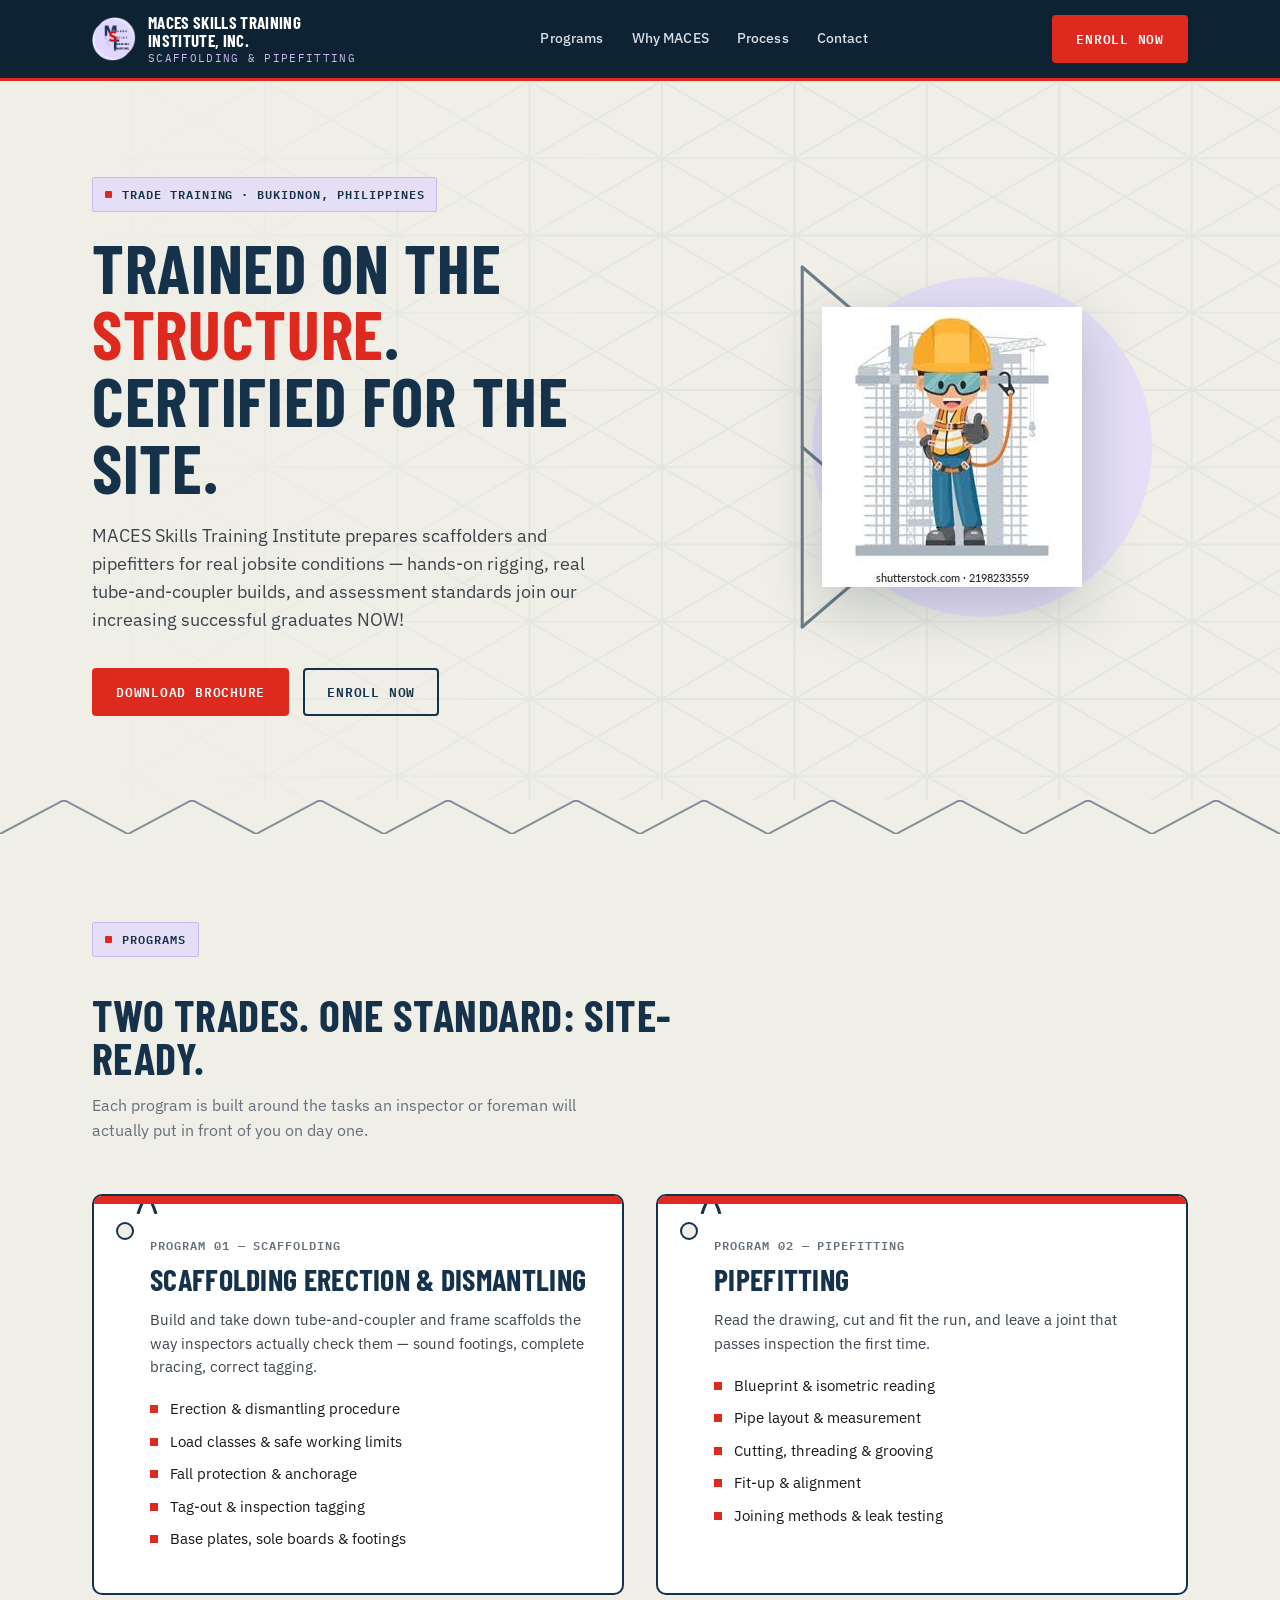
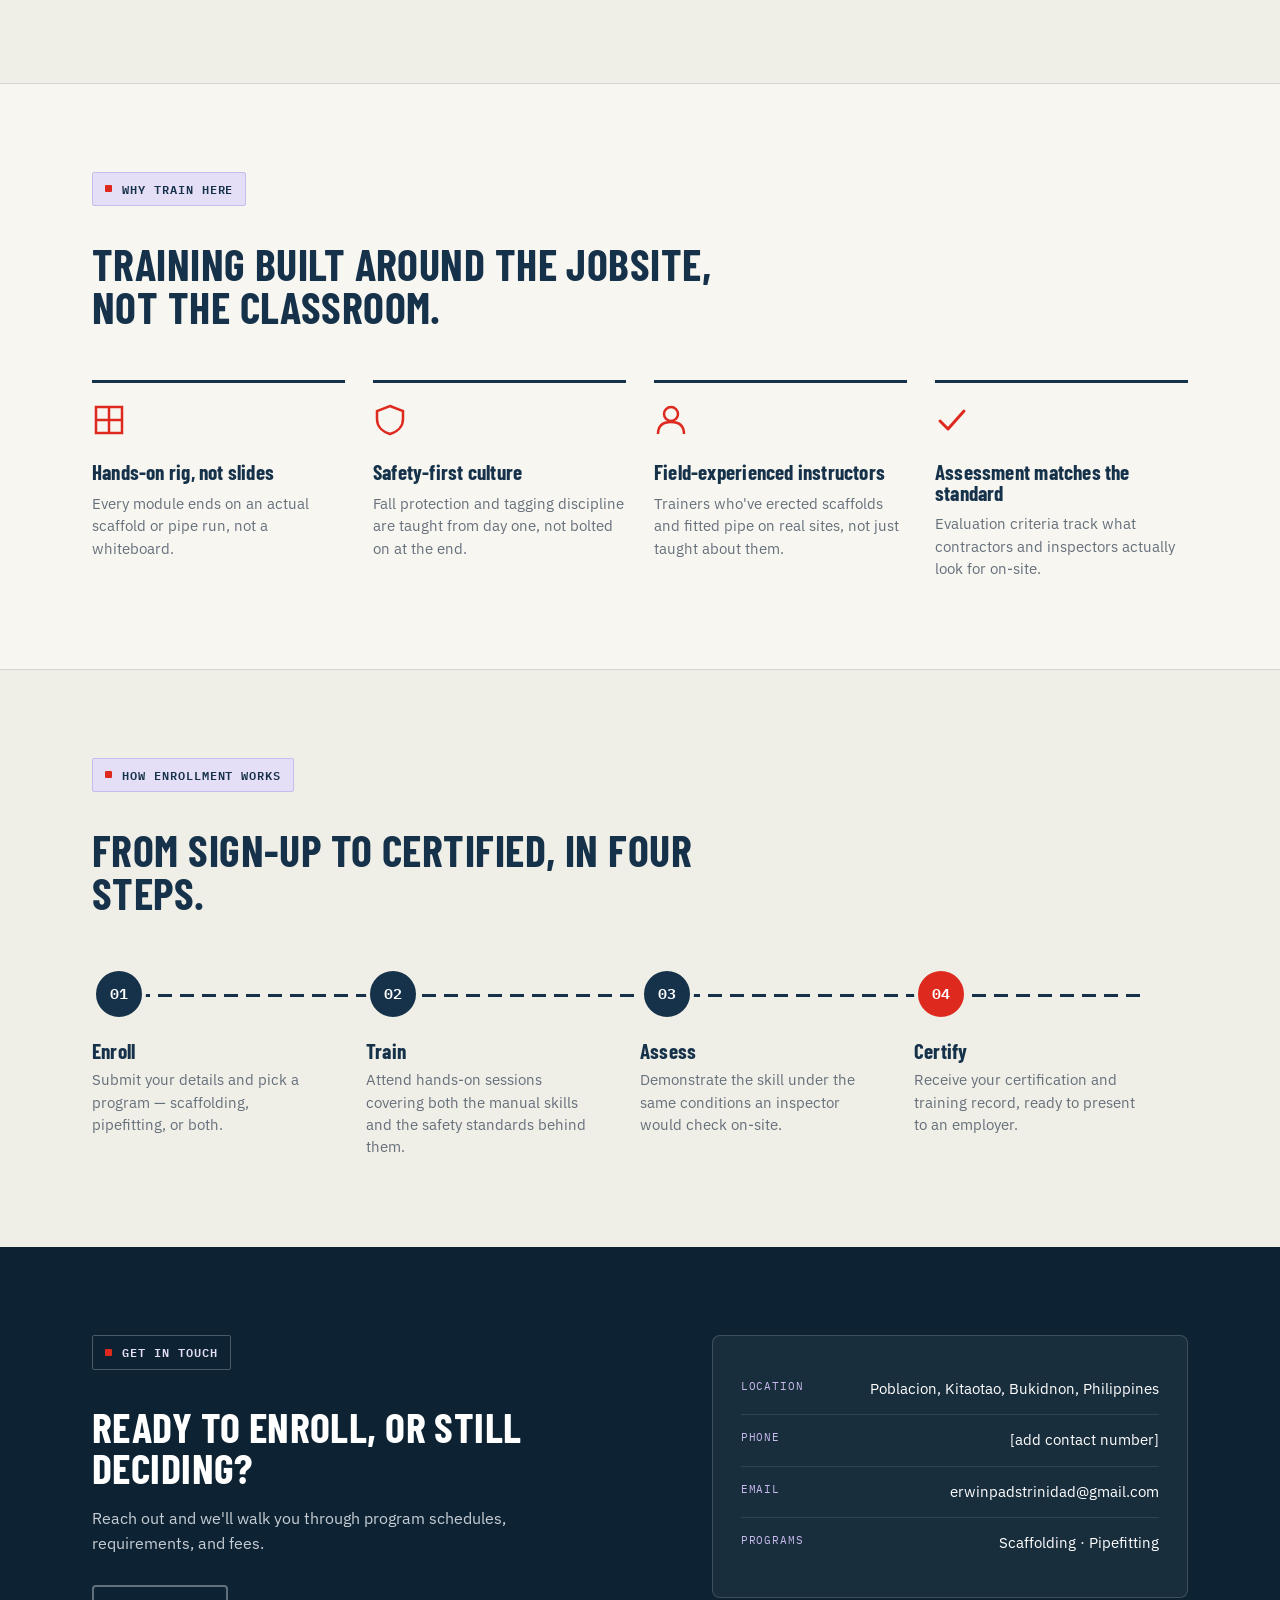
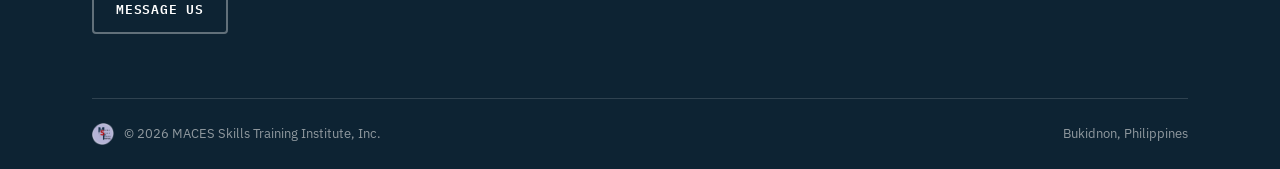
==== index.html @ f1c65ea8 "Update contact information and navigation link" ====
<!DOCTYPE html>
<html lang="en">
<head>
<meta charset="UTF-8">
<meta name="viewport" content="width=device-width, initial-scale=1.0">
<title>MACES Skills Training Institute, Inc. — Scaffolding & Pipefitting Training</title>
<link rel="preconnect" href="https://fonts.googleapis.com">
<link rel="preconnect" href="https://fonts.gstatic.com" crossorigin>
<link href="https://fonts.googleapis.com/css2?family=Barlow+Condensed:wght@500;600;700;800&family=IBM+Plex+Sans:wght@400;500;600&family=IBM+Plex+Mono:wght@500;600&display=swap" rel="stylesheet">
<link rel="stylesheet" href="main.css">

</head>
<body>

<header>
  <div class="header-inner">
    <div class="brand">
      <img src="maces-logo-transparent.png" alt="MACES Skills Training Institute logo">
      <div class="brand-text">
        <div class="line1">MACES Skills Training<br>Institute, Inc.</div>
        <div class="line2">Scaffolding &amp; Pipefitting</div>
      </div>
    </div>
    <nav>
      <a href="#programs">Programs</a>
      <a href="#why">Why MACES</a>
      <a href="#process">Process</a>
      <a href="#contact">Contact</a>
    </nav>
    <div class="header-cta">
      <a href="#contact" class="btn btn-red">Enroll Now</a>
    </div>
  </div>
</header>

<!-- HERO -->
<section class="hero">
  <svg class="hero-bg-pattern" viewBox="0 0 1160 700" preserveAspectRatio="xMaxYMid slice" xmlns="http://www.w3.org/2000/svg" aria-hidden="true">
    <defs>
      <pattern id="scaffoldPattern" width="120" height="140" patternUnits="userSpaceOnUse">
        <line x1="0" y1="0" x2="0" y2="140" stroke="#16324A" stroke-width="2"/>
        <line x1="120" y1="0" x2="120" y2="140" stroke="#16324A" stroke-width="2"/>
        <line x1="0" y1="0" x2="120" y2="0" stroke="#16324A" stroke-width="2"/>
        <line x1="0" y1="70" x2="120" y2="70" stroke="#16324A" stroke-width="1.4"/>
        <line x1="0" y1="140" x2="120" y2="140" stroke="#16324A" stroke-width="2"/>
        <line x1="0" y1="0" x2="120" y2="70" stroke="#16324A" stroke-width="1.4"/>
        <line x1="120" y1="0" x2="0" y2="70" stroke="#16324A" stroke-width="1.4"/>
        <line x1="0" y1="70" x2="120" y2="140" stroke="#16324A" stroke-width="1.4"/>
        <line x1="120" y1="70" x2="0" y2="140" stroke="#16324A" stroke-width="1.4"/>
      </pattern>
      <linearGradient id="fadeMask" x1="0" y1="0" x2="1" y2="0">
        <stop offset="0" stop-color="#fff" stop-opacity="0"/>
        <stop offset="0.5" stop-color="#fff" stop-opacity="1"/>
        <stop offset="1" stop-color="#fff" stop-opacity="1"/>
      </linearGradient>
      <mask id="fadeMaskApply">
        <rect x="0" y="0" width="1160" height="700" fill="url(#fadeMask)"/>
      </mask>
    </defs>
    <rect x="0" y="0" width="1160" height="700" fill="url(#scaffoldPattern)" opacity="0.09" mask="url(#fadeMaskApply)"/>
  </svg>

  <div class="wrap hero-grid">
    <div class="reveal is-visible">
      <span class="eyebrow mono">Trade Training &middot; Bukidnon, Philippines</span>
      <h1>Trained on the <span class="accent">structure</span>.<br>Certified for the site.</h1>
      <p class="lead">MACES Skills Training Institute prepares scaffolders and pipefitters for real jobsite conditions — hands-on rigging, real tube-and-coupler builds, and assessment standards join our increasing successful graduates NOW!</p>
      <div class="hero-ctas">
        <a href="#programs" class="btn btn-red">Download Brochure</a>
        <a href="#contact" class="btn btn-outline-navy">Enroll Now</a>
      </div>
    </div>

    <div class="hero-visual reveal is-visible">
      <svg class="hero-backdrop" viewBox="0 0 340 420" xmlns="http://www.w3.org/2000/svg" aria-hidden="true">
        <circle cx="200" cy="210" r="170" fill="#E4DEF6"/>
        <g fill="none" stroke="#16324A" stroke-width="3" stroke-linecap="round" opacity="0.6">
          <line x1="20" y1="30" x2="20" y2="390"/>
          <line x1="20" y1="30" x2="90" y2="90"/>
          <line x1="20" y1="210" x2="90" y2="270"/>
          <line x1="20" y1="390" x2="90" y2="330"/>
        </g>
      </svg>
      <img class="hero-photo" src="scaff.jpg" alt="Illustration of a scaffolder in full safety gear — helmet, harness, and hook — in front of a scaffold structure">
    </div>
  </div>
</section>

<!-- BRACE DIVIDER -->
<svg class="brace-divider" viewBox="0 0 1160 34" preserveAspectRatio="none" xmlns="http://www.w3.org/2000/svg" aria-hidden="true">
  <polyline points="0,34 58,0 116,34 174,0 232,34 290,0 348,34 406,0 464,34 522,0 580,34 638,0 696,34 754,0 812,34 870,0 928,34 986,0 1044,34 1102,0 1160,34" fill="none" stroke="#16324A" stroke-width="2" opacity="0.5"/>
</svg>

<!-- PROGRAMS -->
<section id="programs">
  <div class="wrap">
    <div class="section-head reveal">
      <span class="eyebrow mono">Programs</span>
      <h2>Two trades. One standard: site-ready.</h2>
      <p>Each program is built around the tasks an inspector or foreman will actually put in front of you on day one.</p>
    </div>

    <div class="programs-grid">

      <div class="tag-card reveal">
        <svg class="rope" viewBox="0 0 60 40" xmlns="http://www.w3.org/2000/svg" aria-hidden="true">
          <path d="M22 40 Q31 10 40 40" fill="none" stroke="#16324A" stroke-width="3"/>
        </svg>
        <span class="stripe"></span>
        <span class="punch"></span>
        <span class="serial mono">Program 01 — Scaffolding</span>
        <h3>Scaffolding Erection &amp; Dismantling</h3>
        <p>Build and take down tube-and-coupler and frame scaffolds the way inspectors actually check them — sound footings, complete bracing, correct tagging.</p>
        <ul>
          <li>Erection &amp; dismantling procedure</li>
          <li>Load classes &amp; safe working limits</li>
          <li>Fall protection &amp; anchorage</li>
          <li>Tag-out &amp; inspection tagging</li>
          <li>Base plates, sole boards &amp; footings</li>
        </ul>
      </div>

      <div class="tag-card reveal">
        <svg class="rope" viewBox="0 0 60 40" xmlns="http://www.w3.org/2000/svg" aria-hidden="true">
          <path d="M22 40 Q31 10 40 40" fill="none" stroke="#16324A" stroke-width="3"/>
        </svg>
        <span class="stripe"></span>
        <span class="punch"></span>
        <span class="serial mono">Program 02 — Pipefitting</span>
        <h3>Pipefitting</h3>
        <p>Read the drawing, cut and fit the run, and leave a joint that passes inspection the first time.</p>
        <ul>
          <li>Blueprint &amp; isometric reading</li>
          <li>Pipe layout &amp; measurement</li>
          <li>Cutting, threading &amp; grooving</li>
          <li>Fit-up &amp; alignment</li>
          <li>Joining methods &amp; leak testing</li>
        </ul>
      </div>

    </div>
  </div>
</section>

<!-- WHY MSTI -->
<section id="why" class="section-alt">
  <div class="wrap">
    <div class="section-head reveal">
      <span class="eyebrow mono">Why Train Here</span>
      <h2>Training built around the jobsite, not the classroom.</h2>
    </div>

    <div class="why-grid">
      <div class="why-item reveal">
        <svg width="34" height="34" viewBox="0 0 34 34" fill="none" xmlns="http://www.w3.org/2000/svg" aria-hidden="true">
          <rect x="4" y="4" width="26" height="26" stroke="#DE2A1E" stroke-width="2.5"/>
          <path d="M4 17H30" stroke="#DE2A1E" stroke-width="2.5"/>
          <path d="M17 4V30" stroke="#DE2A1E" stroke-width="2.5"/>
        </svg>
        <h3>Hands-on rig, not slides</h3>
        <p>Every module ends on an actual scaffold or pipe run, not a whiteboard.</p>
      </div>
      <div class="why-item reveal">
        <svg width="34" height="34" viewBox="0 0 34 34" fill="none" xmlns="http://www.w3.org/2000/svg" aria-hidden="true">
          <path d="M17 3 L30 8 V16 C30 24 24 29 17 31 C10 29 4 24 4 16 V8 Z" stroke="#DE2A1E" stroke-width="2.5"/>
        </svg>
        <h3>Safety-first culture</h3>
        <p>Fall protection and tagging discipline are taught from day one, not bolted on at the end.</p>
      </div>
      <div class="why-item reveal">
        <svg width="34" height="34" viewBox="0 0 34 34" fill="none" xmlns="http://www.w3.org/2000/svg" aria-hidden="true">
          <circle cx="17" cy="11" r="7" stroke="#DE2A1E" stroke-width="2.5"/>
          <path d="M4 31 C4 22 10 19 17 19 C24 19 30 22 30 31" stroke="#DE2A1E" stroke-width="2.5"/>
        </svg>
        <h3>Field-experienced instructors</h3>
        <p>Trainers who've erected scaffolds and fitted pipe on real sites, not just taught about them.</p>
      </div>
      <div class="why-item reveal">
        <svg width="34" height="34" viewBox="0 0 34 34" fill="none" xmlns="http://www.w3.org/2000/svg" aria-hidden="true">
          <path d="M5 18 L13 26 L29 8" stroke="#DE2A1E" stroke-width="3" stroke-linecap="round" stroke-linejoin="round"/>
        </svg>
        <h3>Assessment matches the standard</h3>
        <p>Evaluation criteria track what contractors and inspectors actually look for on-site.</p>
      </div>
    </div>
  </div>
</section>

<!-- PROCESS -->
<section id="process" class="process">
  <div class="wrap">
    <div class="section-head reveal">
      <span class="eyebrow mono">How Enrollment Works</span>
      <h2>From sign-up to certified, in four steps.</h2>
    </div>

    <div class="process-rail">
      <div class="process-step reveal">
        <div class="post">01</div>
        <h3>Enroll</h3>
        <p>Submit your details and pick a program — scaffolding, pipefitting, or both.</p>
      </div>
      <div class="process-step reveal">
        <div class="post">02</div>
        <h3>Train</h3>
        <p>Attend hands-on sessions covering both the manual skills and the safety standards behind them.</p>
      </div>
      <div class="process-step reveal">
        <div class="post">03</div>
        <h3>Assess</h3>
        <p>Demonstrate the skill under the same conditions an inspector would check on-site.</p>
      </div>
      <div class="process-step reveal">
        <div class="post">04</div>
        <h3>Certify</h3>
        <p>Receive your certification and training record, ready to present to an employer.</p>
      </div>
    </div>
  </div>
</section>

<!-- CONTACT -->
<section id="contact" class="contact">
  <div class="wrap">
    <div class="contact-grid">
      <div class="reveal">
        <span class="eyebrow mono">Get In Touch</span>
        <h2>Ready to enroll, or still deciding?</h2>
        <p class="lead">Reach out and we'll walk you through program schedules, requirements, and fees.</p>
        <a href="mailto:info@macesskills.example" class="btn btn-outline-dark">Message Us</a>
      </div>
      <div class="contact-card reveal">
        <div class="row"><span class="label">Location</span><span class="value">Poblacion, Kitaotao, Bukidnon, Philippines</span></div>
        <div class="row"><span class="label">Phone</span><span class="value">[add contact number]</span></div>
        <div class="row"><span class="label">Email</span><span class="value">erwinpadstrinidad@gmail.com</span></div>
        <div class="row"><span class="label">Programs</span><span class="value">Scaffolding &middot; Pipefitting</span></div>
      </div>
    </div>

    <div class="footer-bottom">
      <div class="fb-brand">
        <img src="maces-logo-transparent.png" alt="">
        <span>&copy; 2026 MACES Skills Training Institute, Inc.</span>
      </div>
      <span>Bukidnon, Philippines</span>
    </div>
  </div>
</section>

<script>
  const revealEls = document.querySelectorAll('.reveal');
  if('IntersectionObserver' in window){
    const io = new IntersectionObserver((entries)=>{
      entries.forEach(entry=>{
        if(entry.isIntersecting){
          entry.target.classList.add('is-visible');
          io.unobserve(entry.target);
        }
      });
    }, { threshold: 0.15 });
    revealEls.forEach(el=> io.observe(el));
  } else {
    revealEls.forEach(el=> el.classList.add('is-visible'));
  }
</script>

</body>
</html>
---- main.css ----
:root{
    --navy: #16324A;
    --navy-dark: #0D2333;
    --red: #DE2A1E;
    --lavender: #E4DEF6;
    --lavender-deep: #C9BBEE;
    --paper: #EFEEE7;
    --paper-raised: #F7F6F1;
    --ink: #14181C;
    --steel: #66707B;
    --line: rgba(22,50,74,0.16);
    --radius: 4px;
  }

  *{box-sizing:border-box; margin:0; padding:0;}

  html{scroll-behavior:smooth;}

  body{
    background: var(--paper);
    color: var(--ink);
    font-family: 'IBM Plex Sans', sans-serif;
    font-size: 16px;
    line-height: 1.55;
    -webkit-font-smoothing: antialiased;
  }

  h1, h2, h3, .display{
    font-family: 'Barlow Condensed', sans-serif;
    font-weight: 700;
    text-transform: uppercase;
    letter-spacing: 0.01em;
    line-height: 0.98;
    color: var(--navy);
  }

  .mono{
    font-family: 'IBM Plex Mono', monospace;
    letter-spacing: 0.08em;
    text-transform: uppercase;
    font-weight: 600;
  }

  a{color:inherit;}

  img{display:block; max-width:100%;}

  .wrap{
    max-width: 1160px;
    margin: 0 auto;
    padding: 0 32px;
  }

  /* ---------- reveal ---------- */
  .reveal{
    opacity:0;
    transform: translateY(16px);
    transition: opacity .7s ease, transform .7s ease;
  }
  .reveal.is-visible{
    opacity:1;
    transform: translateY(0);
  }
  @media (prefers-reduced-motion: reduce){
    .reveal{ opacity:1; transform:none; transition:none; }
    html{ scroll-behavior:auto; }
  }

  /* ---------- header ---------- */
  header{
    background: var(--navy-dark);
    position: sticky;
    top:0;
    z-index: 50;
    border-bottom: 3px solid var(--red);
  }
  .header-inner{
    display:flex;
    align-items:center;
    justify-content:space-between;
    padding: 14px 32px;
    max-width: 1160px;
    margin:0 auto;
    gap: 24px;
  }
  .brand{
    display:flex;
    align-items:center;
    gap:12px;
  }
  .brand img{
    height:44px;
    width:44px;
  }
  .brand-text{
    font-family:'Barlow Condensed', sans-serif;
    color:#fff;
    line-height:1.05;
  }
  .brand-text .line1{
    font-size: 17px;
    font-weight:700;
    text-transform:uppercase;
    letter-spacing:0.02em;
  }
  .brand-text .line2{
    font-size:11px;
    font-family:'IBM Plex Mono', monospace;
    color: var(--lavender-deep);
    letter-spacing:0.12em;
    text-transform:uppercase;
    margin-top:3px;
  }
  nav{
    display:flex;
    align-items:center;
    gap: 28px;
  }
  nav a{
    color:#D8DEE4;
    text-decoration:none;
    font-size:14px;
    font-weight:500;
    letter-spacing:0.01em;
  }
  nav a:hover{ color:#fff; }
  .btn{
    display:inline-flex;
    align-items:center;
    justify-content:center;
    gap:8px;
    font-family:'IBM Plex Mono', monospace;
    font-weight:600;
    font-size: 13px;
    letter-spacing:0.06em;
    text-transform:uppercase;
    text-decoration:none;
    padding: 12px 22px;
    border-radius: var(--radius);
    border: 2px solid transparent;
    cursor:pointer;
    transition: transform .15s ease, background .15s ease, border-color .15s ease, color .15s ease;
  }
  .btn:hover{ transform: translateY(-2px); }
  .btn-red{
    background: var(--red);
    color:#fff;
  }
  .btn-red:hover{ background:#c81f14; }
  .btn-outline-dark{
    border-color: rgba(255,255,255,0.35);
    color:#fff;
  }
  .btn-outline-dark:hover{ border-color:#fff; }
  .btn-outline-navy{
    border-color: var(--navy);
    color: var(--navy);
  }
  .btn-outline-navy:hover{ background: var(--navy); color:#fff; }
  .header-cta{ flex-shrink:0; }

  .nav-toggle{ display:none; }

  /* ---------- brace divider (signature motif) ---------- */
  .brace-divider{
    width:100%;
    height: 34px;
    display:block;
  }

  /* ---------- hero ---------- */
  .hero{
    position:relative;
    overflow:hidden;
    padding: 96px 0 84px;
    background: var(--paper);
  }
  .hero-grid{
    display:grid;
    grid-template-columns: 1.05fr 0.85fr;
    gap: 40px;
    align-items:center;
    position:relative;
    z-index:2;
  }
  .eyebrow{
    display:inline-flex;
    align-items:center;
    gap:10px;
    font-size:12px;
    color: var(--navy);
    background: var(--lavender);
    border: 1px solid var(--lavender-deep);
    padding: 7px 12px;
    border-radius: 2px;
    margin-bottom: 22px;
  }
  .eyebrow::before{
    content:"";
    width:7px; height:7px;
    background: var(--red);
    display:inline-block;
    border-radius:1px;
  }
  .hero h1{
    font-size: clamp(40px, 5.6vw, 68px);
    margin-bottom: 22px;
  }
  .hero h1 .accent{ color: var(--red); }
  .hero p.lead{
    font-size: 18px;
    color:#3B444D;
    max-width: 46ch;
    margin-bottom: 34px;
  }
  .hero-ctas{
    display:flex;
    gap:14px;
    flex-wrap:wrap;
  }
  .hero-visual{
    position:relative;
    height: 420px;
    display:flex;
    align-items:center;
    justify-content:center;
  }
  .hero-backdrop{
    position:absolute;
    inset:0;
    width:100%;
    height:100%;
    z-index:1;
  }
  .hero-photo{
    position:relative;
    z-index:2;
    width: 260px;
    height:auto;
    filter: drop-shadow(0 18px 28px rgba(13,35,51,0.22));
  }

  .hero-bg-pattern{
    position:absolute;
    inset:0;
    z-index:1;
    opacity: 0.5;
    pointer-events:none;
  }

  /* ---------- section shell ---------- */
  section{ padding: 88px 0; }
  .section-head{
    max-width: 640px;
    margin-bottom: 52px;
  }
  .section-head h2{
    font-size: clamp(30px, 4vw, 44px);
    margin-top: 14px;
  }
  .section-head p{
    color: var(--steel);
    font-size: 16px;
    margin-top: 14px;
    max-width: 54ch;
  }

  .section-alt{
    background: var(--paper-raised);
    border-top: 1px solid var(--line);
    border-bottom: 1px solid var(--line);
  }

  /* ---------- program tag cards ---------- */
  .programs-grid{
    display:grid;
    grid-template-columns: 1fr 1fr;
    gap: 32px;
  }
  .tag-card{
    position:relative;
    background: #fff;
    border: 2px solid var(--navy);
    border-radius: 10px;
    padding: 40px 32px 32px;
    padding-left: 56px;
  }
  .tag-card .punch{
    position:absolute;
    top: 26px;
    left: 22px;
    width: 18px;
    height: 18px;
    border-radius:50%;
    background: var(--paper);
    border: 2px solid var(--navy);
  }
  .tag-card .rope{
    position:absolute;
    top: -22px;
    left: 22px;
    width: 60px;
    height: 40px;
    pointer-events:none;
  }
  .tag-card .stripe{
    position:absolute;
    top:0; left:0;
    width:100%;
    height: 8px;
    background: var(--red);
    border-radius: 8px 8px 0 0;
  }
  .tag-card .serial{
    display:block;
    font-size: 12px;
    color: var(--steel);
    margin-bottom: 10px;
  }
  .tag-card h3{
    font-size: 30px;
    margin-bottom: 14px;
  }
  .tag-card p{
    color:#3B444D;
    margin-bottom: 20px;
    font-size: 15px;
  }
  .tag-card ul{
    list-style:none;
  }
  .tag-card li{
    position:relative;
    padding-left: 20px;
    font-size: 14.5px;
    color: var(--ink);
    margin-bottom: 10px;
  }
  .tag-card li::before{
    content:"";
    position:absolute;
    left:0; top:7px;
    width:8px; height:8px;
    background: var(--red);
  }
  .tag-card:hover{
    transform: translateY(-4px);
    box-shadow: 0 14px 26px rgba(13,35,51,0.12);
  }
  .tag-card{ transition: transform .2s ease, box-shadow .2s ease; }

  /* ---------- why grid ---------- */
  .why-grid{
    display:grid;
    grid-template-columns: repeat(4, 1fr);
    gap: 28px;
  }
  .why-item{
    padding-top: 20px;
    border-top: 3px solid var(--navy);
  }
  .why-item svg{ margin-bottom: 18px; }
  .why-item h3{
    font-size: 21px;
    margin-bottom: 10px;
    text-transform: none;
  }
  .why-item p{
    font-size: 14.5px;
    color: var(--steel);
  }

  /* ---------- process ---------- */
  .process{
    position:relative;
  }
  .process-rail{
    display:grid;
    grid-template-columns: repeat(4, 1fr);
    position:relative;
    gap: 0;
  }
  .process-rail::before{
    content:"";
    position:absolute;
    top: 27px;
    left: 4%;
    right: 4%;
    height: 3px;
    background: repeating-linear-gradient(90deg, var(--navy) 0 14px, transparent 14px 22px);
  }
  .process-step{
    position:relative;
    padding-right: 20px;
  }
  .process-step .post{
    width: 54px;
    height: 54px;
    border-radius: 50%;
    background: var(--navy);
    color:#fff;
    display:flex;
    align-items:center;
    justify-content:center;
    font-family:'IBM Plex Mono', monospace;
    font-weight:600;
    font-size: 15px;
    position:relative;
    z-index:2;
    margin-bottom: 20px;
    border: 4px solid var(--paper);
  }
  .process-step:nth-child(4) .post{ background: var(--red); }
  .process-step h3{
    font-size: 21px;
    margin-bottom: 8px;
    text-transform:none;
  }
  .process-step p{
    font-size: 14.5px;
    color: var(--steel);
    max-width: 26ch;
  }

  /* ---------- contact / footer ---------- */
  .contact{
    background: var(--navy-dark);
    color: #fff;
    padding: 88px 0 0;
  }
  .contact .eyebrow{
    background: transparent;
    border-color: rgba(255,255,255,0.25);
    color: var(--lavender);
  }
  .contact .eyebrow::before{ background: var(--red); }
  .contact-grid{
    display:grid;
    grid-template-columns: 1.2fr 1fr;
    gap: 48px;
    align-items:start;
    padding-bottom: 64px;
    border-bottom: 1px solid rgba(255,255,255,0.14);
  }
  .contact h2{
    color:#fff;
    font-size: clamp(28px, 3.6vw, 42px);
    margin-top: 14px;
    margin-bottom: 18px;
  }
  .contact p.lead{
    color: #C7CDD4;
    max-width: 46ch;
    margin-bottom: 30px;
    font-size:16px;
  }
  .contact-card{
    background: rgba(255,255,255,0.05);
    border: 1px solid rgba(255,255,255,0.16);
    border-radius: 8px;
    padding: 28px;
  }
  .contact-card .row{
    display:flex;
    justify-content:space-between;
    gap:12px;
    padding: 14px 0;
    border-bottom: 1px solid rgba(255,255,255,0.1);
    font-size: 14.5px;
  }
  .contact-card .row:last-child{ border-bottom:none; }
  .contact-card .label{
    font-family:'IBM Plex Mono', monospace;
    font-size:11px;
    letter-spacing:0.08em;
    text-transform:uppercase;
    color: var(--lavender-deep);
  }
  .contact-card .value{ color:#fff; text-align:right; }

  .footer-bottom{
    display:flex;
    align-items:center;
    justify-content:space-between;
    padding: 24px 0;
    font-size: 13px;
    color: #90999F;
    flex-wrap:wrap;
    gap:12px;
  }
  .footer-bottom img{ height:22px; width:22px; opacity:0.8; }
  .footer-bottom .fb-brand{ display:flex; align-items:center; gap:10px; }

  /* ---------- responsive ---------- */
  @media (max-width: 920px){
    nav{ display:none; }
    .hero-grid{ grid-template-columns: 1fr; }
    .hero-visual{ height: 260px; order:-1; }
    .programs-grid{ grid-template-columns: 1fr; }
    .why-grid{ grid-template-columns: 1fr 1fr; }
    .process-rail{ grid-template-columns: 1fr 1fr; gap: 32px 0; }
    .process-rail::before{ display:none; }
    .contact-grid{ grid-template-columns: 1fr; }
  }
  @media (max-width: 560px){
    .wrap{ padding: 0 20px; }
    .header-inner{ padding: 12px 20px; }
    .brand-text .line1{ font-size:14px; }
    .why-grid{ grid-template-columns: 1fr; }
    .process-rail{ grid-template-columns: 1fr; }
    .hero{ padding: 64px 0 56px; }
    section{ padding: 64px 0; }
    .hero-ctas .btn{ width:100%; }
  }
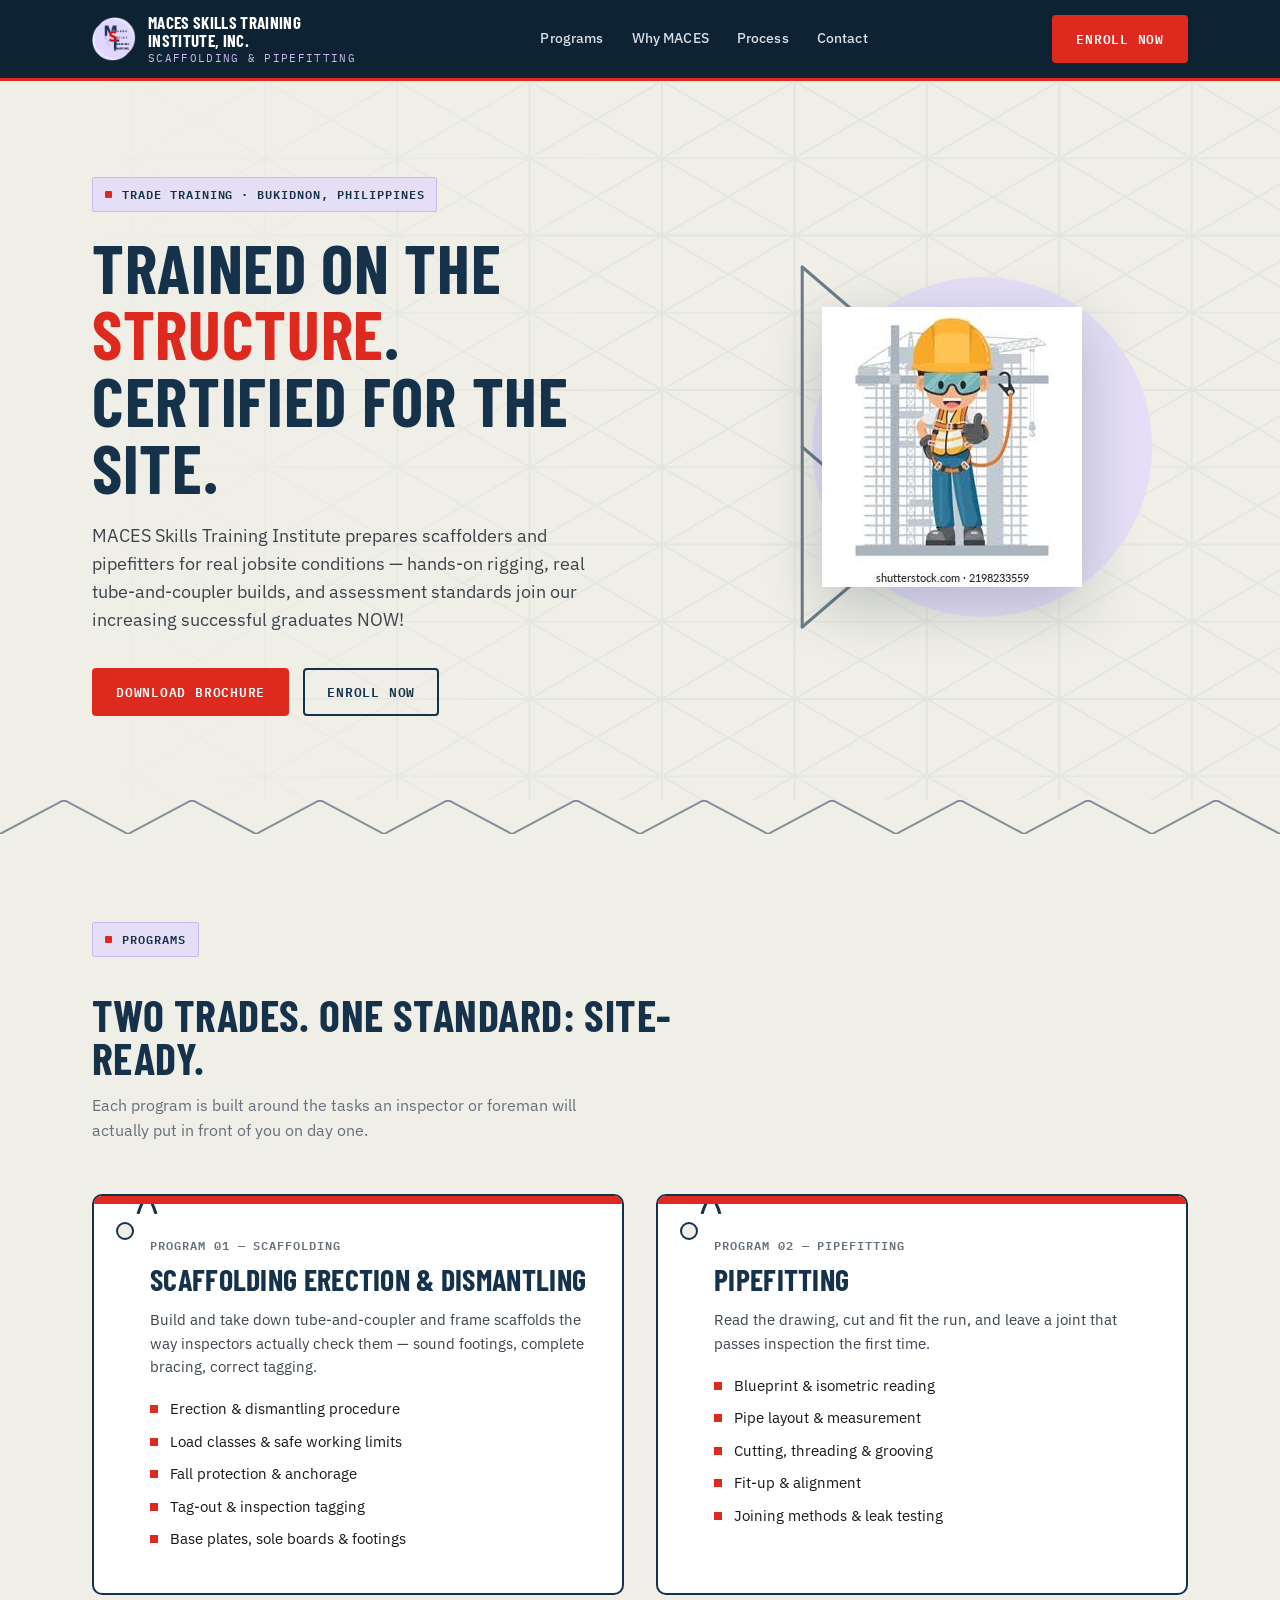
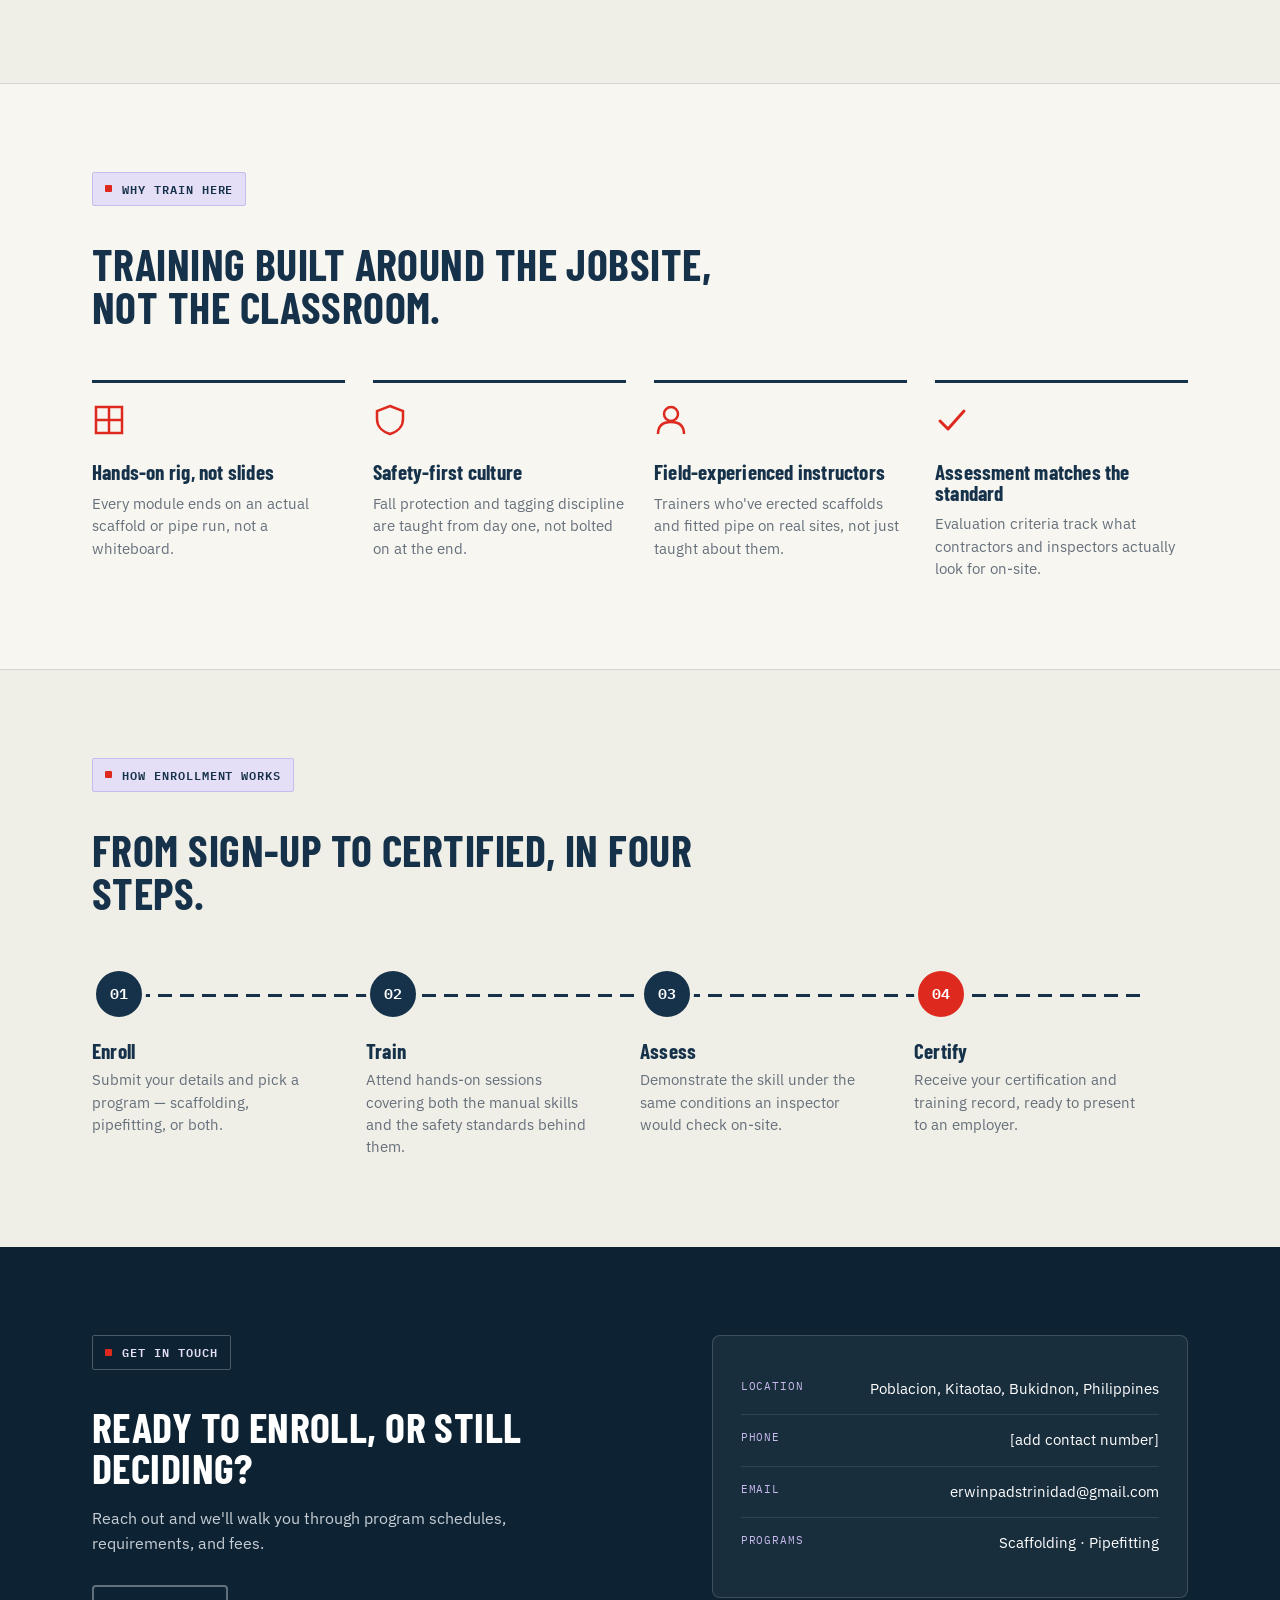
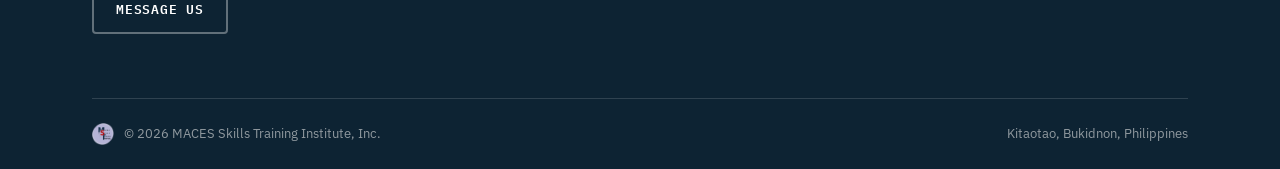
==== commit 0474c8c1: "Change email address and update location text Updated email link and location text in the contact se" ====
--- a/index.html
+++ b/index.html
@@ -227,7 +227,7 @@
         <span class="eyebrow mono">Get In Touch</span>
         <h2>Ready to enroll, or still deciding?</h2>
         <p class="lead">Reach out and we'll walk you through program schedules, requirements, and fees.</p>
-        <a href="mailto:info@macesskills.example" class="btn btn-outline-dark">Message Us</a>
+        <a href="erwinpadstrinidad@gmail.com" class="btn btn-outline-dark">Message Us</a>
       </div>
       <div class="contact-card reveal">
         <div class="row"><span class="label">Location</span><span class="value">Poblacion, Kitaotao, Bukidnon, Philippines</span></div>
@@ -242,7 +242,7 @@
         <img src="maces-logo-transparent.png" alt="">
         <span>&copy; 2026 MACES Skills Training Institute, Inc.</span>
       </div>
-      <span>Bukidnon, Philippines</span>
+      <span>Kitaotao, Bukidnon, Philippines</span>
     </div>
   </div>
 </section>
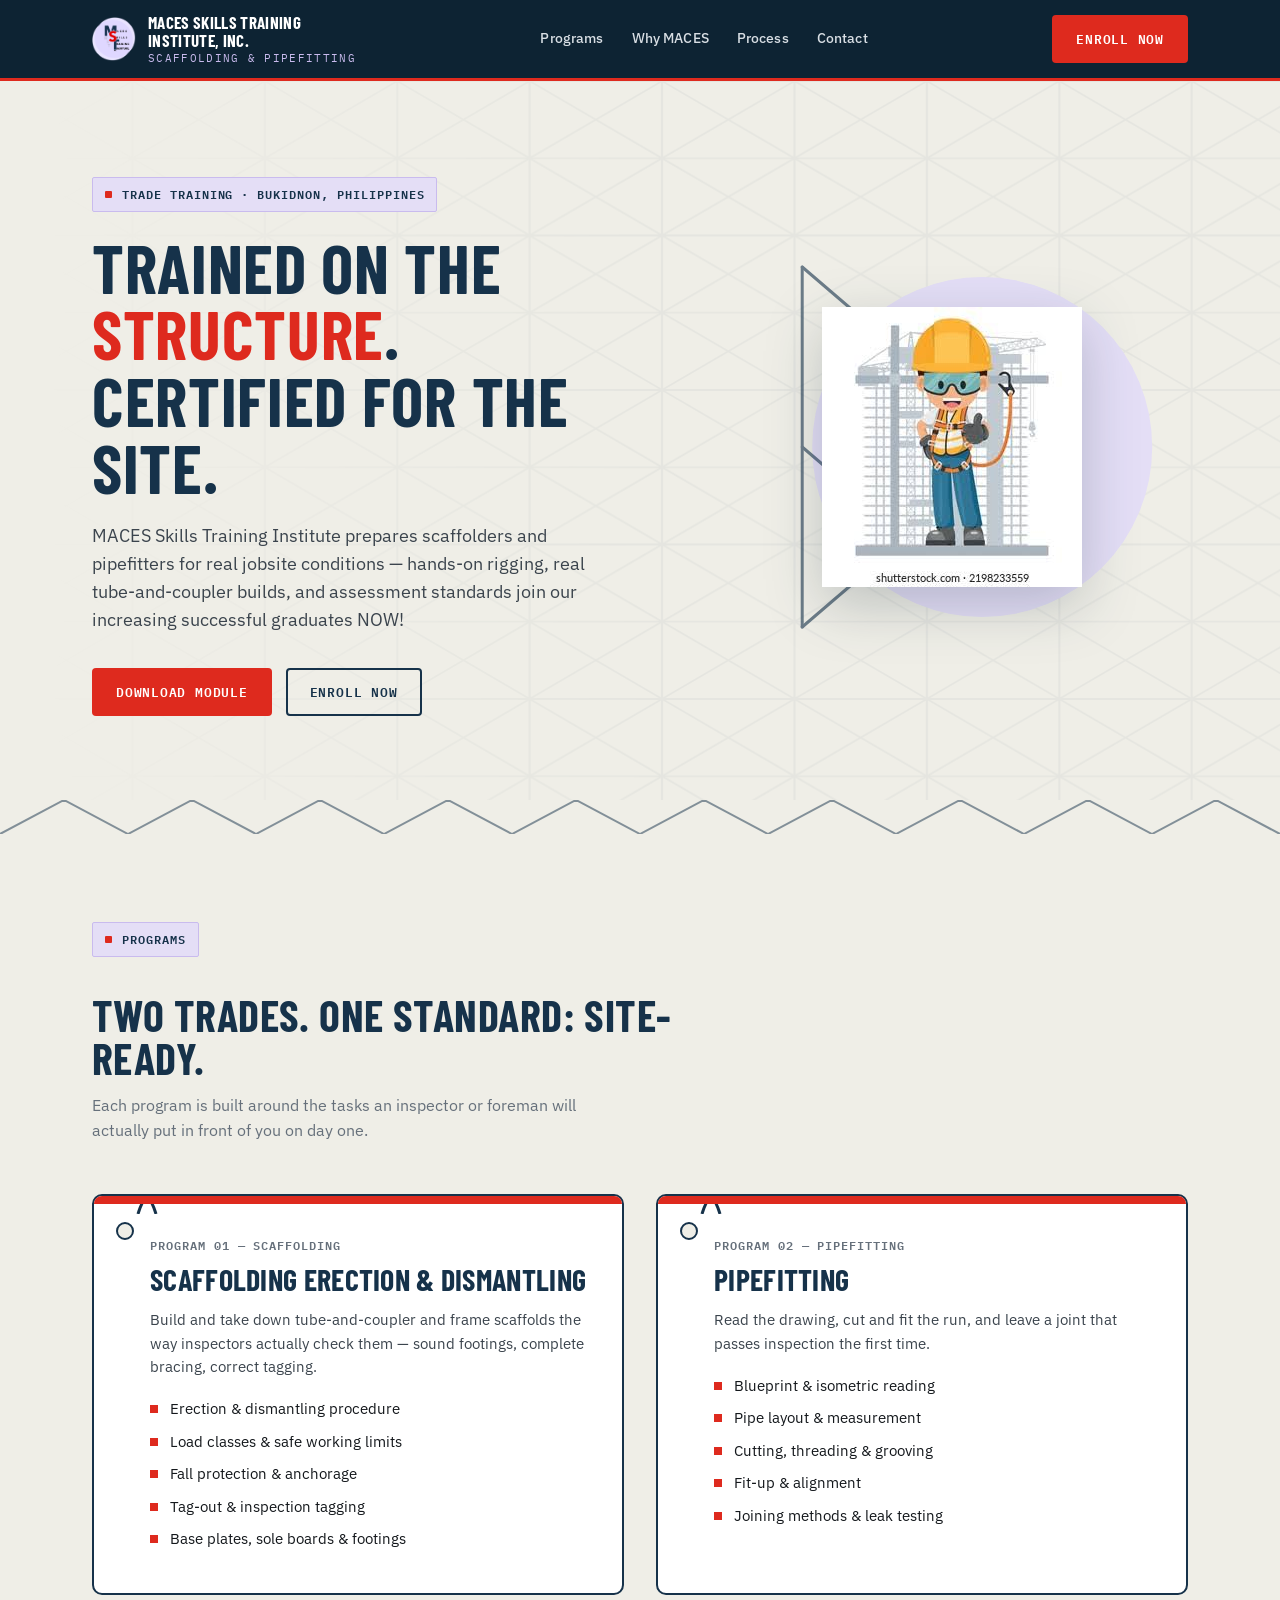
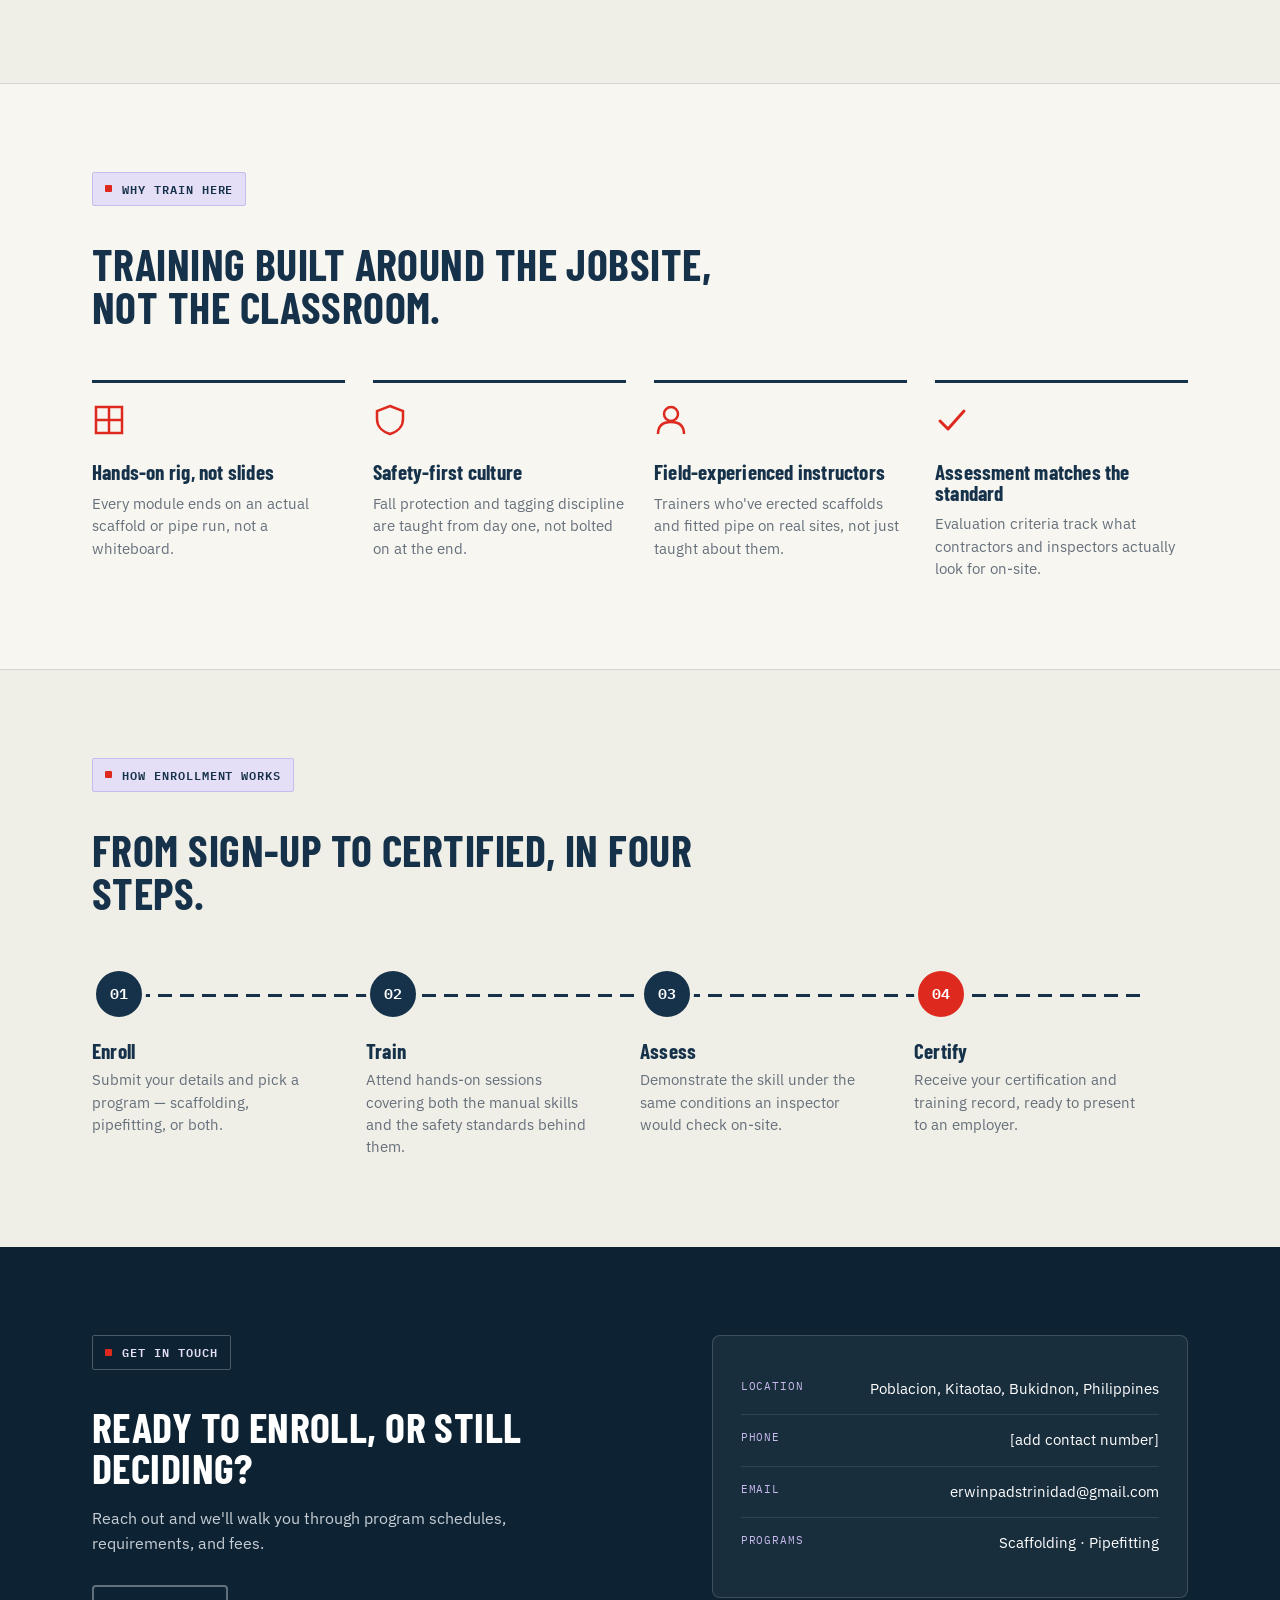
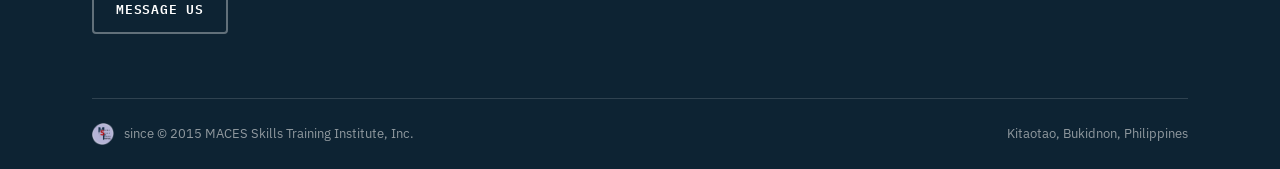
==== commit c00f6870: "Update brochure link and copyright year in footer" ====
--- a/index.html
+++ b/index.html
@@ -66,7 +66,7 @@
       <h1>Trained on the <span class="accent">structure</span>.<br>Certified for the site.</h1>
       <p class="lead">MACES Skills Training Institute prepares scaffolders and pipefitters for real jobsite conditions — hands-on rigging, real tube-and-coupler builds, and assessment standards join our increasing successful graduates NOW!</p>
       <div class="hero-ctas">
-        <a href="#programs" class="btn btn-red">Download Brochure</a>
+        <a href="#programs" class="btn btn-red">Download Module</a>
         <a href="#contact" class="btn btn-outline-navy">Enroll Now</a>
       </div>
     </div>
@@ -240,7 +240,7 @@
     <div class="footer-bottom">
       <div class="fb-brand">
         <img src="maces-logo-transparent.png" alt="">
-        <span>&copy; 2026 MACES Skills Training Institute, Inc.</span>
+        <span>since &copy; 2015 MACES Skills Training Institute, Inc.</span>
       </div>
       <span>Kitaotao, Bukidnon, Philippines</span>
     </div>
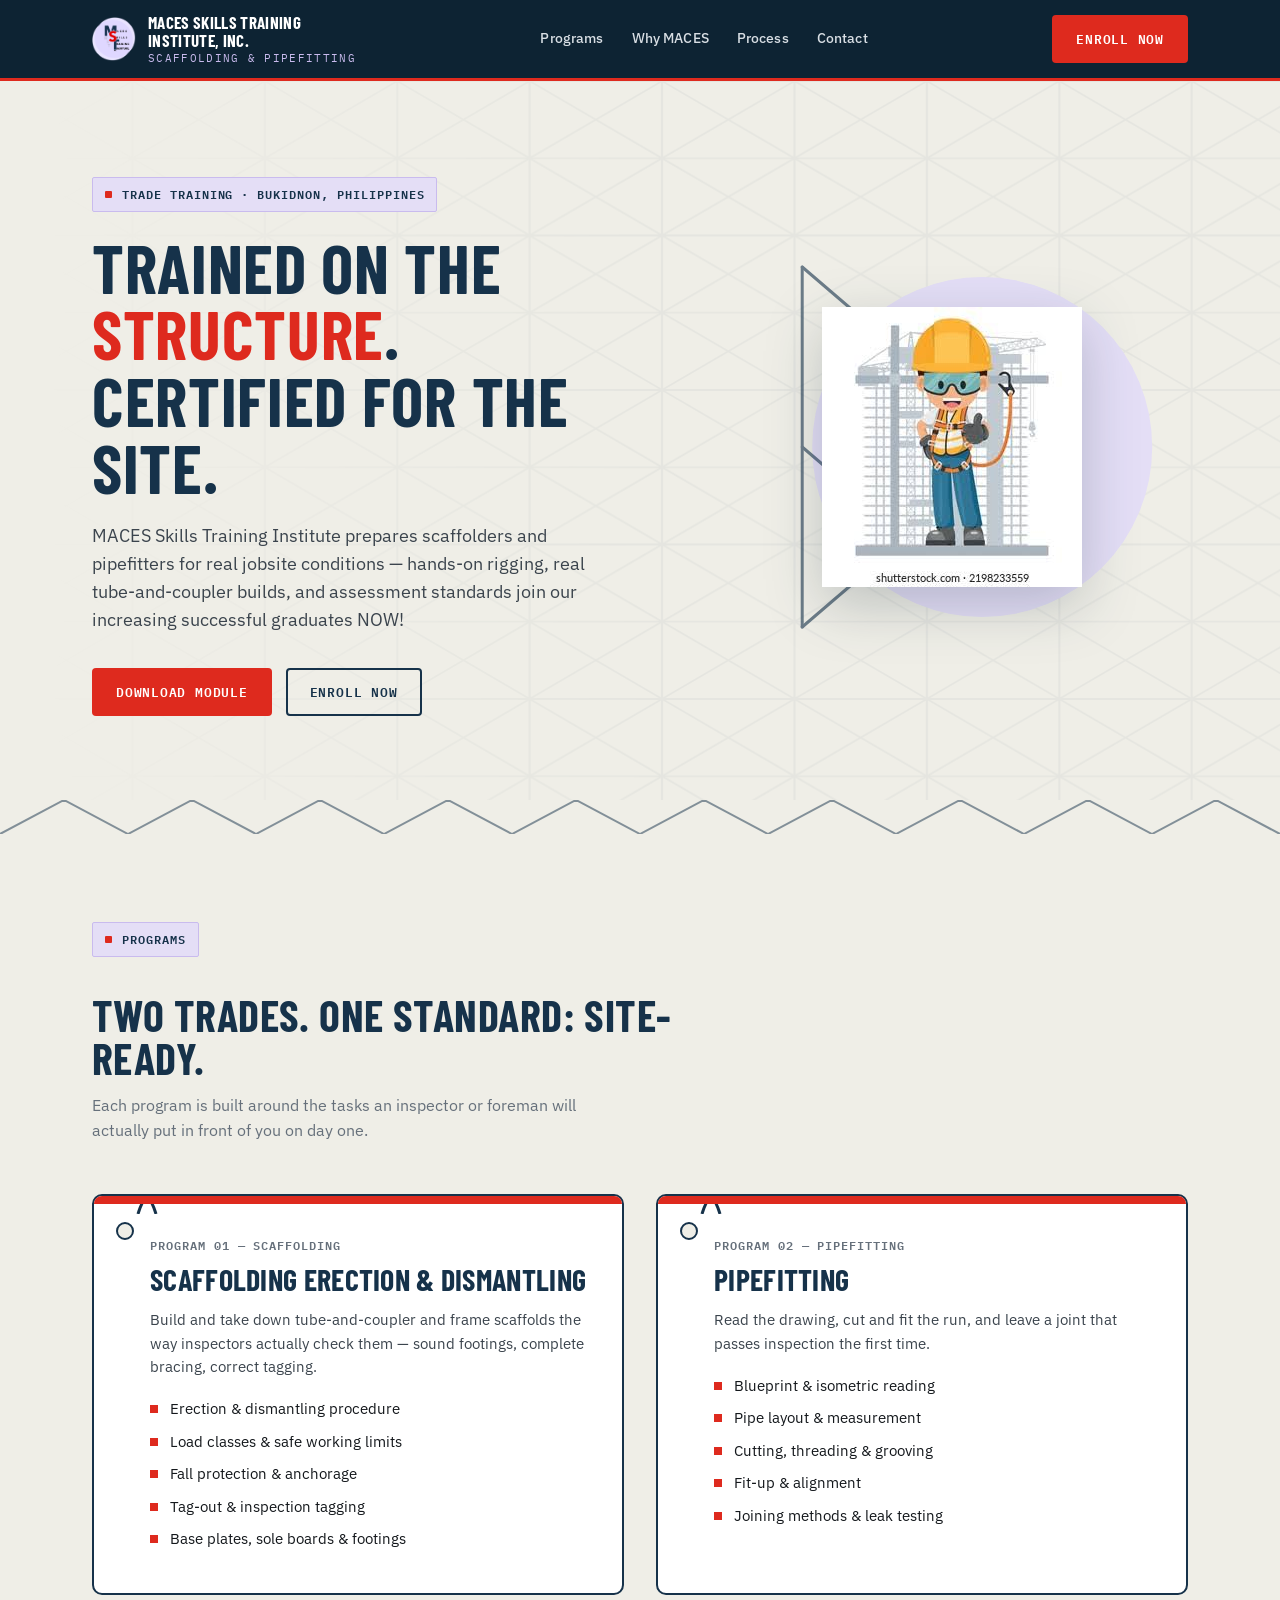
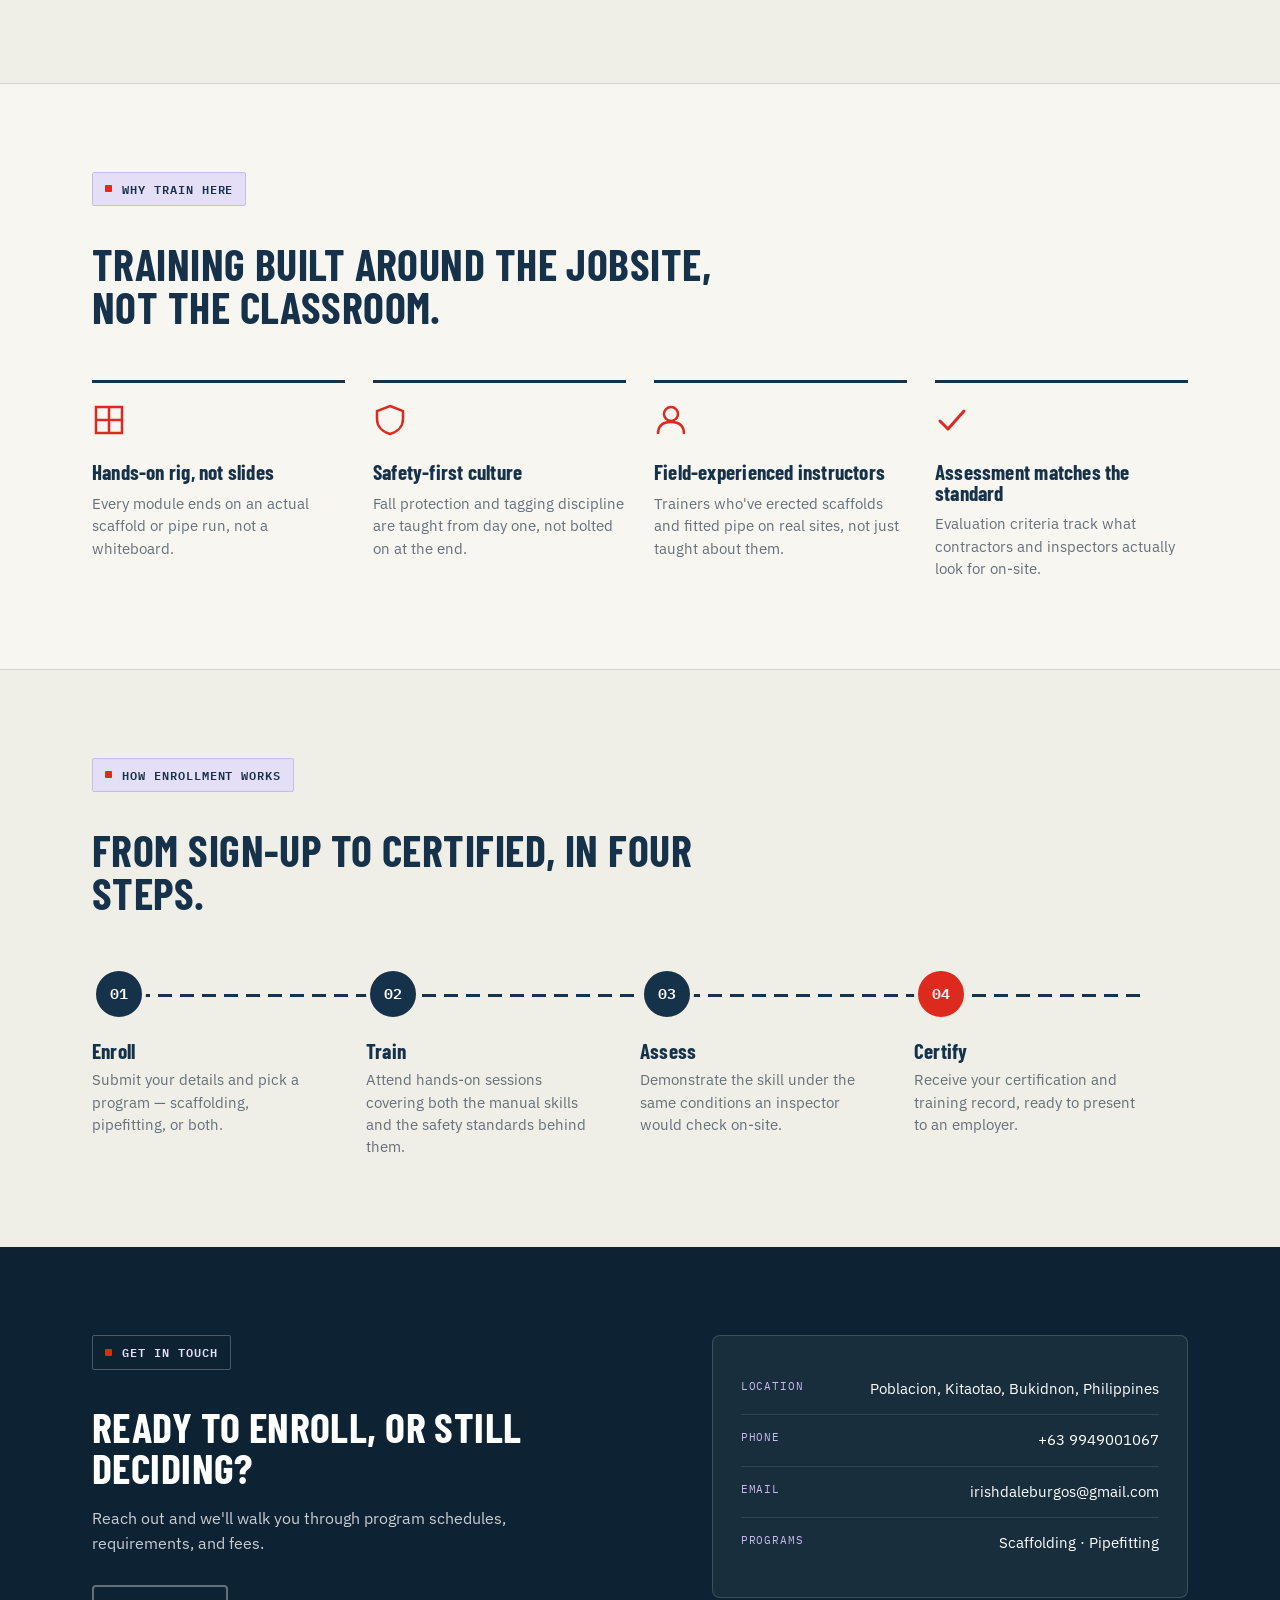
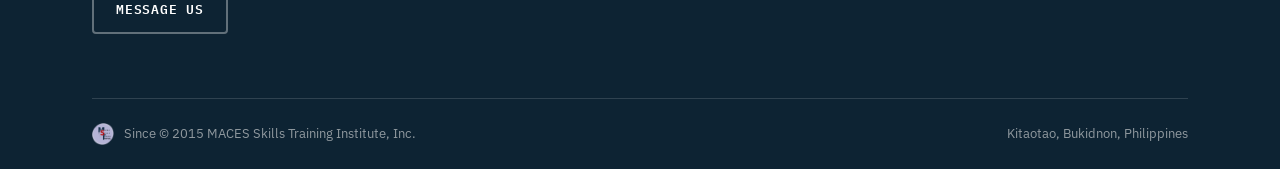
==== commit 2d32b221: "Update contact information in index.html" ====
--- a/index.html
+++ b/index.html
@@ -227,12 +227,12 @@
         <span class="eyebrow mono">Get In Touch</span>
         <h2>Ready to enroll, or still deciding?</h2>
         <p class="lead">Reach out and we'll walk you through program schedules, requirements, and fees.</p>
-        <a href="erwinpadstrinidad@gmail.com" class="btn btn-outline-dark">Message Us</a>
+        <a href="mailto:erwinpadstrinidad@gmail.com" class="btn btn-outline-dark">Message Us</a>
       </div>
       <div class="contact-card reveal">
         <div class="row"><span class="label">Location</span><span class="value">Poblacion, Kitaotao, Bukidnon, Philippines</span></div>
-        <div class="row"><span class="label">Phone</span><span class="value">[add contact number]</span></div>
-        <div class="row"><span class="label">Email</span><span class="value">erwinpadstrinidad@gmail.com</span></div>
+        <div class="row"><span class="label">Phone</span><span class="value">+63 9949001067</span></div>
+        <div class="row"><span class="label">Email</span><span class="value">irishdaleburgos@gmail.com</span></div>
         <div class="row"><span class="label">Programs</span><span class="value">Scaffolding &middot; Pipefitting</span></div>
       </div>
     </div>
@@ -240,7 +240,7 @@
     <div class="footer-bottom">
       <div class="fb-brand">
         <img src="maces-logo-transparent.png" alt="">
-        <span>since &copy; 2015 MACES Skills Training Institute, Inc.</span>
+        <span>Since &copy; 2015 MACES Skills Training Institute, Inc.</span>
       </div>
       <span>Kitaotao, Bukidnon, Philippines</span>
     </div>
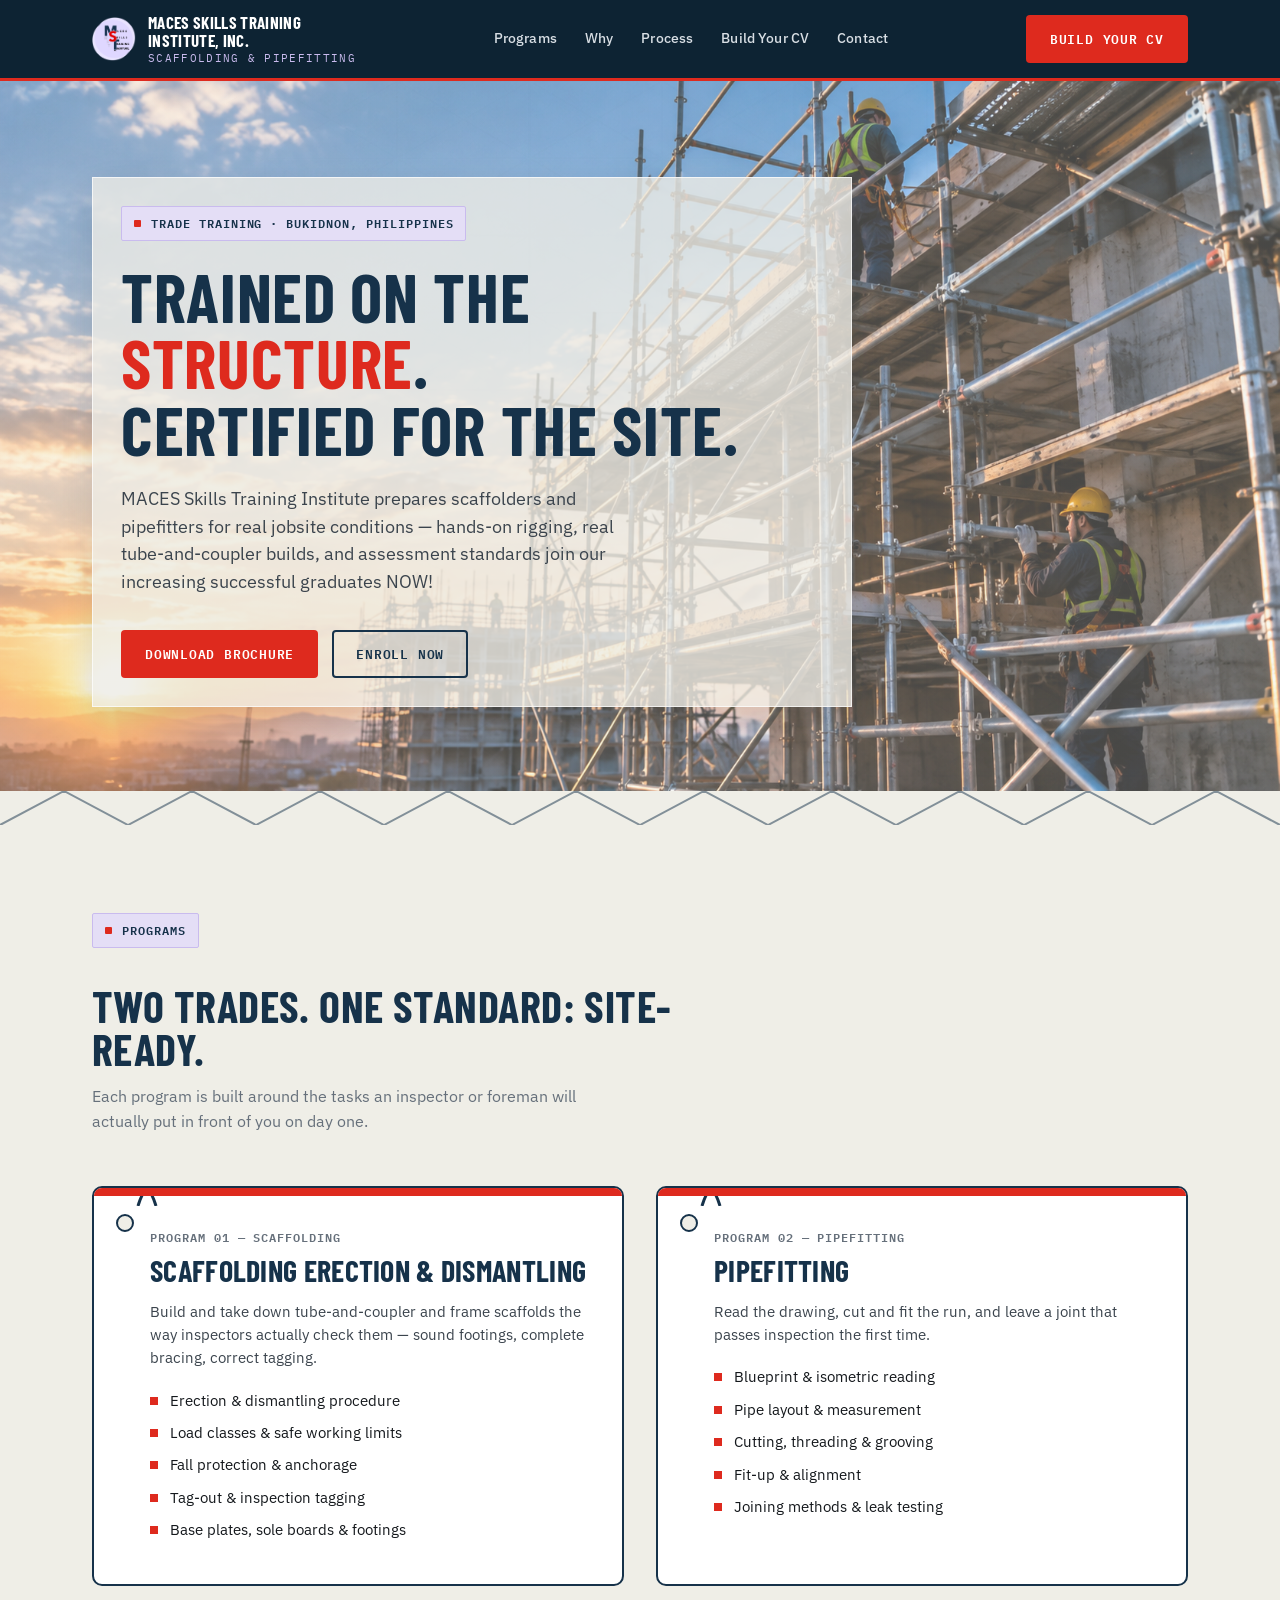
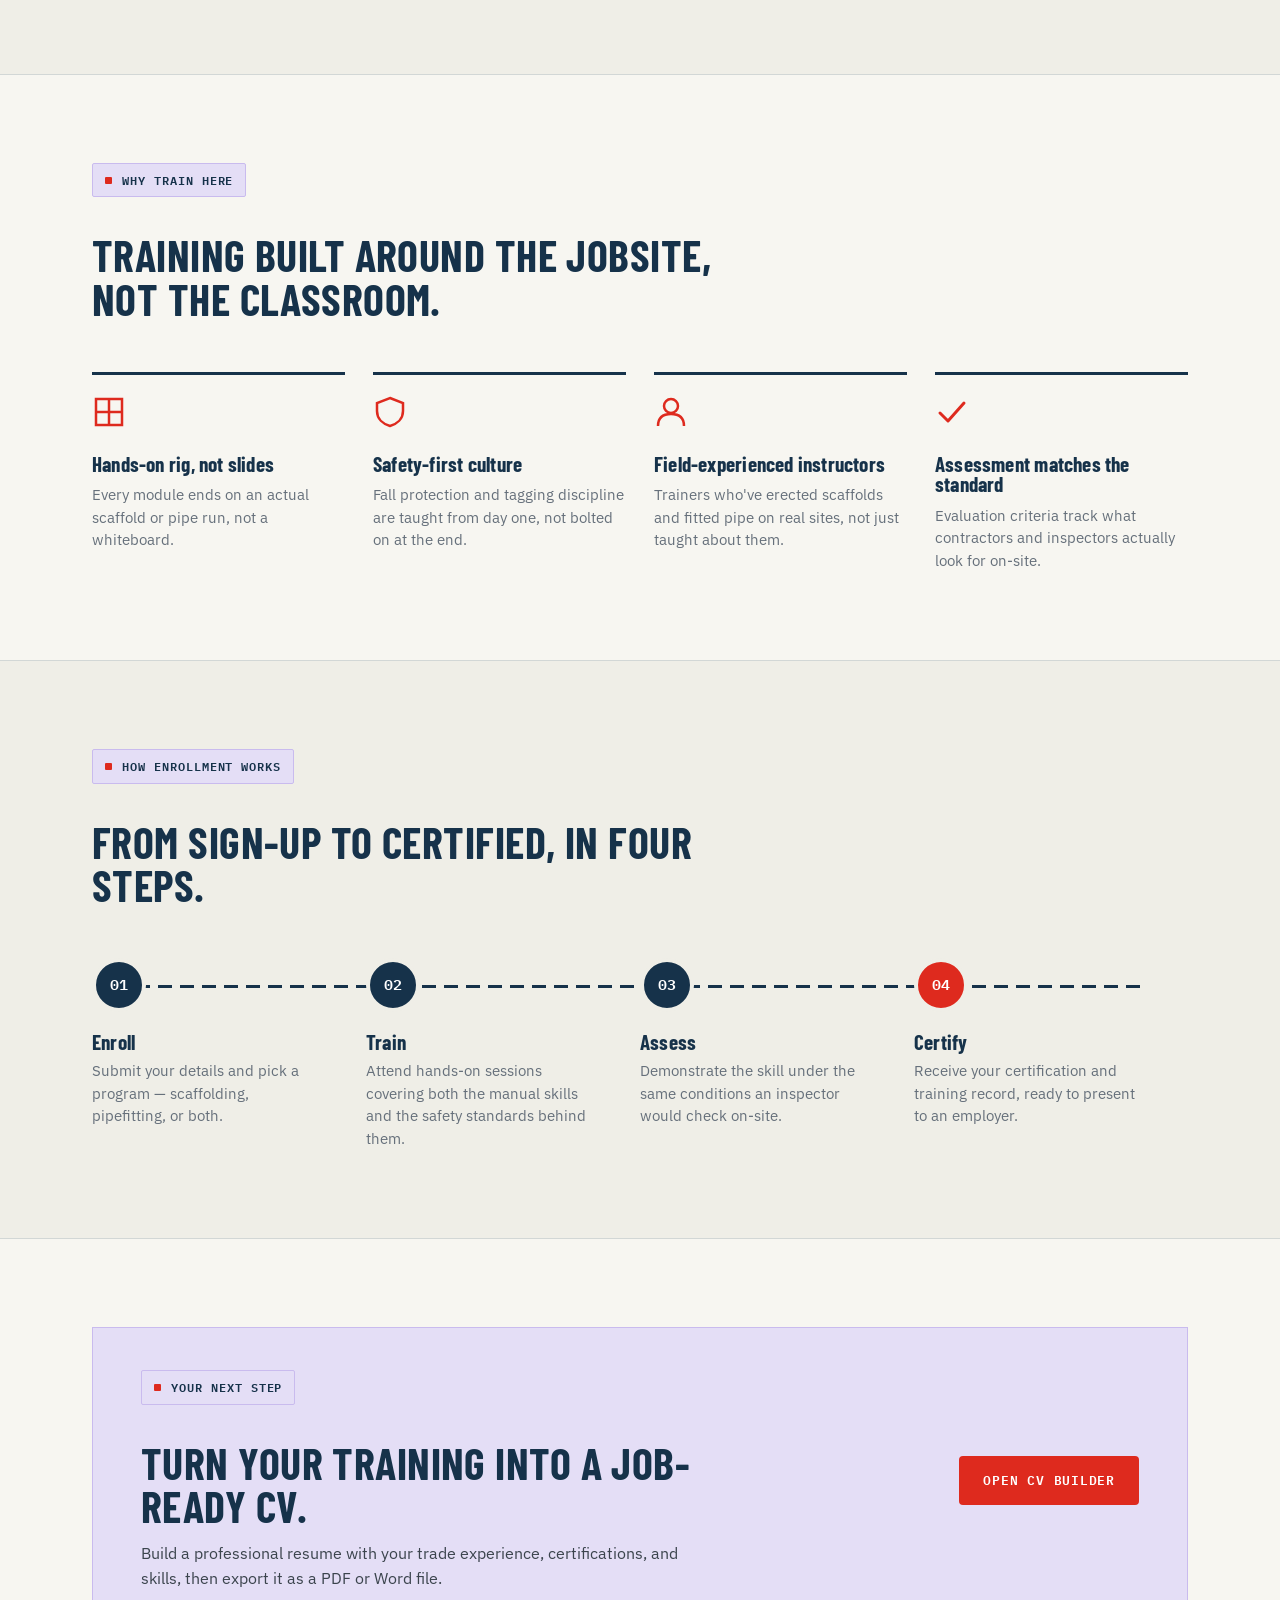
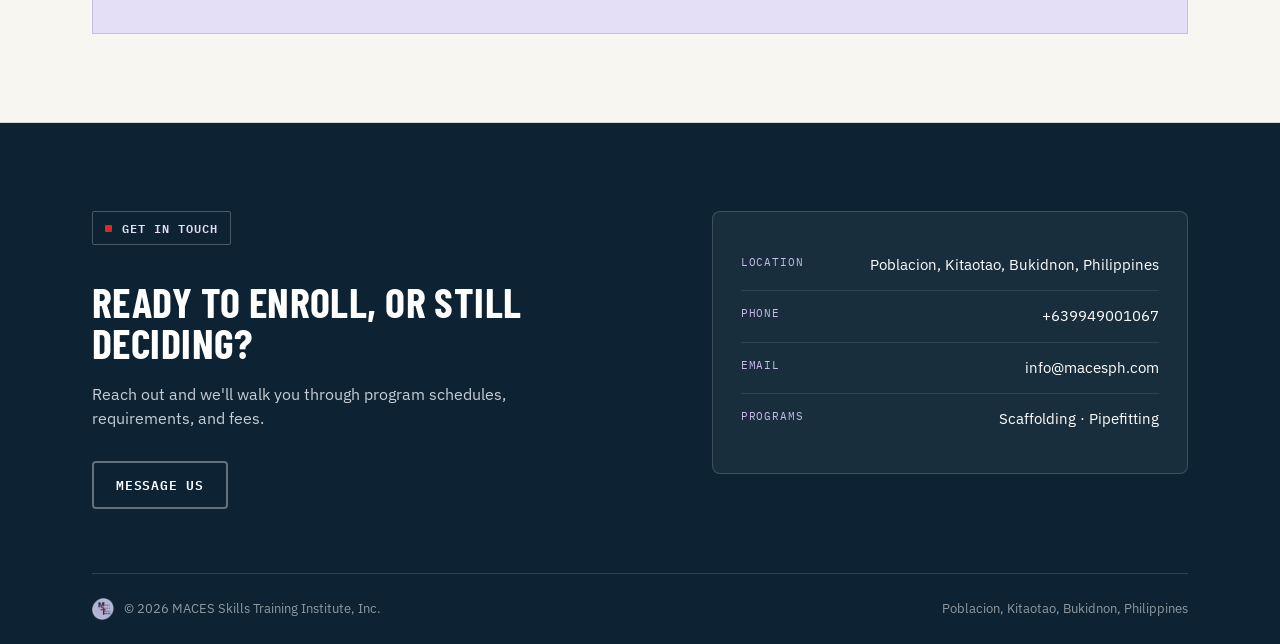
==== commit 6e89344f: "Refactor index.html and main.css for CV Builder feature; update contact details and replace hero ima" ====
--- a/index.html
+++ b/index.html
@@ -23,12 +23,13 @@
     </div>
     <nav>
       <a href="#programs">Programs</a>
-      <a href="#why">Why MACES</a>
+      <a href="#why">Why </a>
       <a href="#process">Process</a>
+      <a href="cv-maker.html">Build Your CV</a>
       <a href="#contact">Contact</a>
     </nav>
     <div class="header-cta">
-      <a href="#contact" class="btn btn-red">Enroll Now</a>
+      <a href="cv-maker.html" class="btn btn-red">Build Your CV</a>
     </div>
   </div>
 </header>
@@ -66,7 +67,7 @@
       <h1>Trained on the <span class="accent">structure</span>.<br>Certified for the site.</h1>
       <p class="lead">MACES Skills Training Institute prepares scaffolders and pipefitters for real jobsite conditions — hands-on rigging, real tube-and-coupler builds, and assessment standards join our increasing successful graduates NOW!</p>
       <div class="hero-ctas">
-        <a href="#programs" class="btn btn-red">Download Module</a>
+        <a href="#programs" class="btn btn-red">Download Brochure</a>
         <a href="#contact" class="btn btn-outline-navy">Enroll Now</a>
       </div>
     </div>
@@ -81,7 +82,7 @@
           <line x1="20" y1="390" x2="90" y2="330"/>
         </g>
       </svg>
-      <img class="hero-photo" src="scaff.jpg" alt="Illustration of a scaffolder in full safety gear — helmet, harness, and hook — in front of a scaffold structure">
+      <img class="hero-photo" src="scaffold-hero.png" alt="Illustration of a scaffolder in full safety gear — helmet, harness, and hook — in front of a scaffold structure">
     </div>
   </div>
 </section>
@@ -219,6 +220,20 @@
   </div>
 </section>
 
+<!-- CV BUILDER -->
+<section id="cv-builder" class="section-alt">
+  <div class="wrap">
+    <div class="cv-builder-card reveal">
+      <div>
+        <span class="eyebrow mono">Your next step</span>
+        <h2>Turn your training into a job-ready CV.</h2>
+        <p>Build a professional resume with your trade experience, certifications, and skills, then export it as a PDF or Word file.</p>
+      </div>
+      <a href="cv-maker.html" class="btn btn-red">Open CV Builder</a>
+    </div>
+  </div>
+</section>
+
 <!-- CONTACT -->
 <section id="contact" class="contact">
   <div class="wrap">
@@ -227,12 +242,12 @@
         <span class="eyebrow mono">Get In Touch</span>
         <h2>Ready to enroll, or still deciding?</h2>
         <p class="lead">Reach out and we'll walk you through program schedules, requirements, and fees.</p>
-        <a href="mailto:erwinpadstrinidad@gmail.com" class="btn btn-outline-dark">Message Us</a>
+        <a href="mailto:info@macesph.com" class="btn btn-outline-dark">Message Us</a>
       </div>
       <div class="contact-card reveal">
         <div class="row"><span class="label">Location</span><span class="value">Poblacion, Kitaotao, Bukidnon, Philippines</span></div>
-        <div class="row"><span class="label">Phone</span><span class="value">+63 9949001067</span></div>
-        <div class="row"><span class="label">Email</span><span class="value">irishdaleburgos@gmail.com</span></div>
+        <div class="row"><span class="label">Phone</span><span class="value">+639949001067</span></div>
+        <div class="row"><span class="label">Email</span><span class="value">info@macesph.com</span></div>
         <div class="row"><span class="label">Programs</span><span class="value">Scaffolding &middot; Pipefitting</span></div>
       </div>
     </div>
@@ -240,9 +255,9 @@
     <div class="footer-bottom">
       <div class="fb-brand">
         <img src="maces-logo-transparent.png" alt="">
-        <span>Since &copy; 2015 MACES Skills Training Institute, Inc.</span>
-      </div>
-      <span>Kitaotao, Bukidnon, Philippines</span>
+        <span>&copy; 2026 MACES Skills Training Institute, Inc.</span>
+      </div>
+      <span>Poblacion, Kitaotao, Bukidnon, Philippines</span>
     </div>
   </div>
 </section>
--- a/main.css
+++ b/main.css
@@ -174,15 +174,24 @@
     position:relative;
     overflow:hidden;
     padding: 96px 0 84px;
-    background: var(--paper);
+    background:
+      linear-gradient(rgba(239,238,231,0.3), rgba(239,238,231,0.3)),
+      url("scaffold-hero.png") center / cover no-repeat;
   }
   .hero-grid{
     display:grid;
-    grid-template-columns: 1.05fr 0.85fr;
+    grid-template-columns: 1fr;
     gap: 40px;
     align-items:center;
     position:relative;
     z-index:2;
+  }
+  .hero-grid > .reveal:first-child{
+    max-width:760px;
+    padding:28px;
+    background:rgba(239,238,231,0.78);
+    border:1px solid rgba(255,255,255,0.7);
+    box-shadow:0 12px 30px rgba(13,35,51,0.12);
   }
   .eyebrow{
     display:inline-flex;
@@ -220,11 +229,7 @@
     flex-wrap:wrap;
   }
   .hero-visual{
-    position:relative;
-    height: 420px;
-    display:flex;
-    align-items:center;
-    justify-content:center;
+    display:none;
   }
   .hero-backdrop{
     position:absolute;
@@ -245,7 +250,7 @@
     position:absolute;
     inset:0;
     z-index:1;
-    opacity: 0.5;
+    opacity: 0.12;
     pointer-events:none;
   }
 
@@ -271,6 +276,27 @@
     border-top: 1px solid var(--line);
     border-bottom: 1px solid var(--line);
   }
+
+  .cv-builder-card{
+    display:flex;
+    align-items:center;
+    justify-content:space-between;
+    gap:40px;
+    padding:42px 48px;
+    background:var(--lavender);
+    border:1px solid var(--lavender-deep);
+  }
+  .cv-builder-card h2{
+    max-width:620px;
+    font-size:clamp(30px,4vw,44px);
+    margin-top:14px;
+  }
+  .cv-builder-card p{
+    max-width:58ch;
+    color:#3B444D;
+    margin-top:14px;
+  }
+  .cv-builder-card .btn{flex-shrink:0;}
 
   /* ---------- program tag cards ---------- */
   .programs-grid{
@@ -502,6 +528,7 @@
     .process-rail{ grid-template-columns: 1fr 1fr; gap: 32px 0; }
     .process-rail::before{ display:none; }
     .contact-grid{ grid-template-columns: 1fr; }
+    .cv-builder-card{ align-items:flex-start; flex-direction:column; }
   }
   @media (max-width: 560px){
     .wrap{ padding: 0 20px; }
@@ -512,4 +539,6 @@
     .hero{ padding: 64px 0 56px; }
     section{ padding: 64px 0; }
     .hero-ctas .btn{ width:100%; }
-  }
+    .cv-builder-card{ padding:32px 24px; }
+    .cv-builder-card .btn{ width:100%; }
+  }
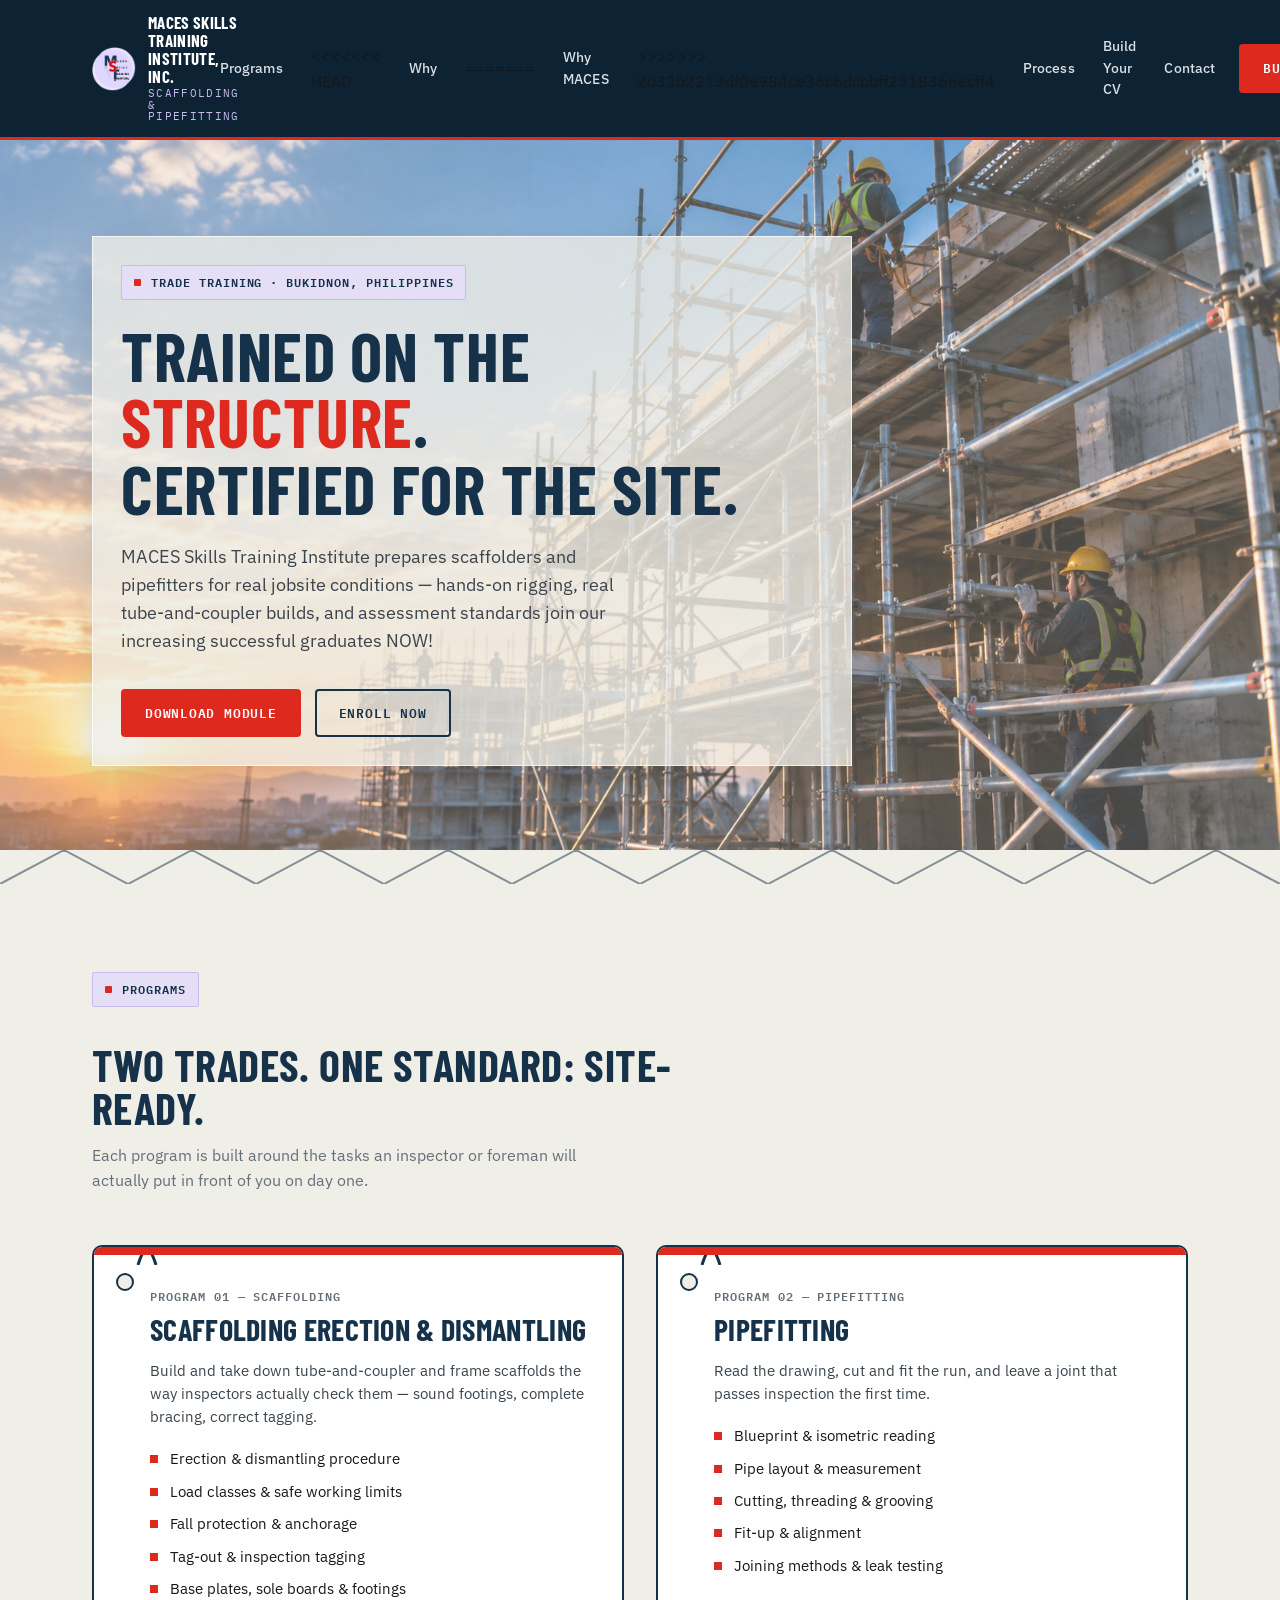
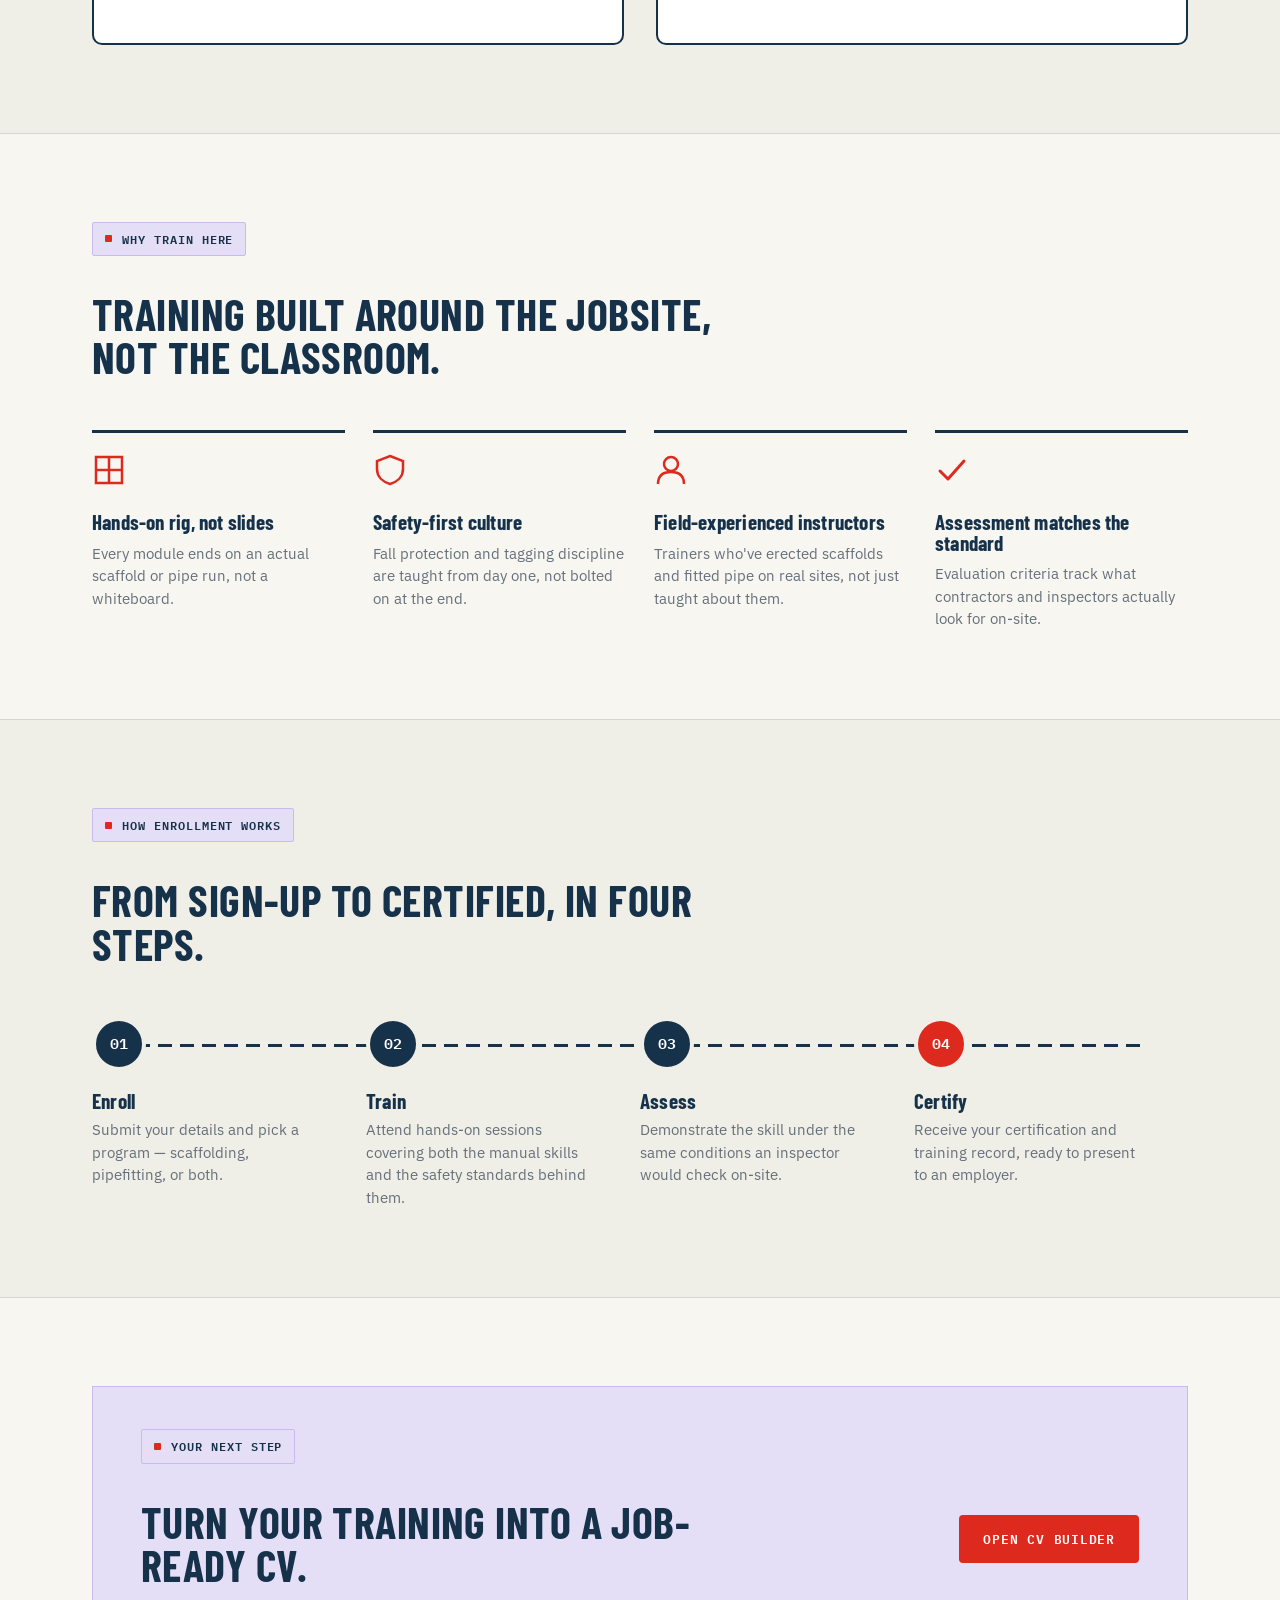
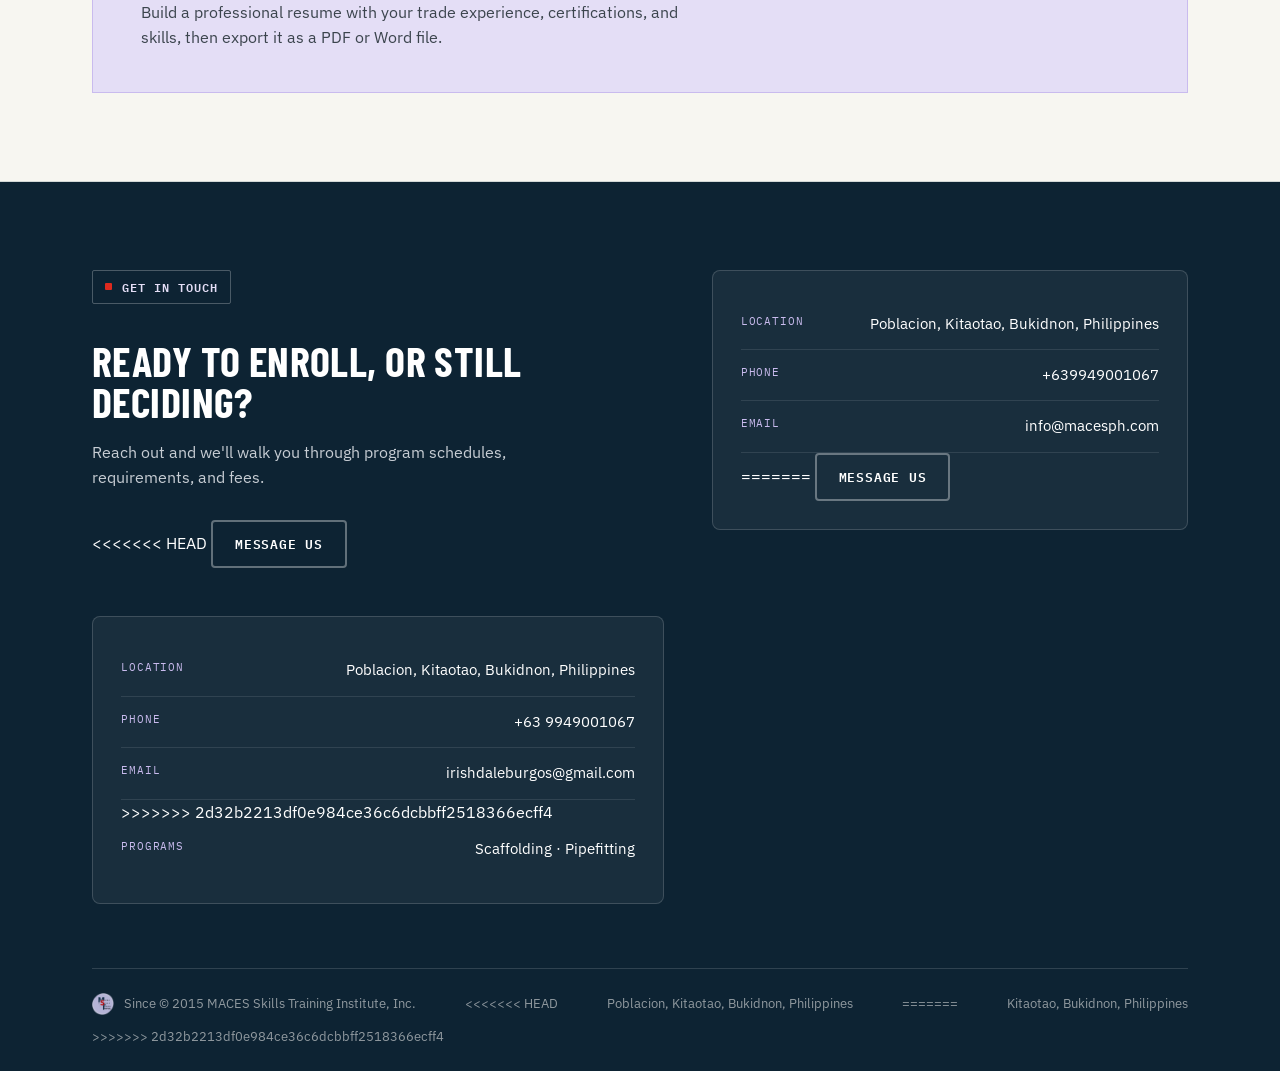
==== commit a2bf46bd: "Update navigation links, contact details, and footer information in index.html" ====
--- a/index.html
+++ b/index.html
@@ -23,7 +23,11 @@
     </div>
     <nav>
       <a href="#programs">Programs</a>
+<<<<<<< HEAD
       <a href="#why">Why </a>
+=======
+      <a href="#why">Why MACES</a>
+>>>>>>> 2d32b2213df0e984ce36c6dcbbff2518366ecff4
       <a href="#process">Process</a>
       <a href="cv-maker.html">Build Your CV</a>
       <a href="#contact">Contact</a>
@@ -67,7 +71,7 @@
       <h1>Trained on the <span class="accent">structure</span>.<br>Certified for the site.</h1>
       <p class="lead">MACES Skills Training Institute prepares scaffolders and pipefitters for real jobsite conditions — hands-on rigging, real tube-and-coupler builds, and assessment standards join our increasing successful graduates NOW!</p>
       <div class="hero-ctas">
-        <a href="#programs" class="btn btn-red">Download Brochure</a>
+        <a href="#programs" class="btn btn-red">Download Module</a>
         <a href="#contact" class="btn btn-outline-navy">Enroll Now</a>
       </div>
     </div>
@@ -242,12 +246,21 @@
         <span class="eyebrow mono">Get In Touch</span>
         <h2>Ready to enroll, or still deciding?</h2>
         <p class="lead">Reach out and we'll walk you through program schedules, requirements, and fees.</p>
+<<<<<<< HEAD
         <a href="mailto:info@macesph.com" class="btn btn-outline-dark">Message Us</a>
       </div>
       <div class="contact-card reveal">
         <div class="row"><span class="label">Location</span><span class="value">Poblacion, Kitaotao, Bukidnon, Philippines</span></div>
         <div class="row"><span class="label">Phone</span><span class="value">+639949001067</span></div>
         <div class="row"><span class="label">Email</span><span class="value">info@macesph.com</span></div>
+=======
+        <a href="mailto:erwinpadstrinidad@gmail.com" class="btn btn-outline-dark">Message Us</a>
+      </div>
+      <div class="contact-card reveal">
+        <div class="row"><span class="label">Location</span><span class="value">Poblacion, Kitaotao, Bukidnon, Philippines</span></div>
+        <div class="row"><span class="label">Phone</span><span class="value">+63 9949001067</span></div>
+        <div class="row"><span class="label">Email</span><span class="value">irishdaleburgos@gmail.com</span></div>
+>>>>>>> 2d32b2213df0e984ce36c6dcbbff2518366ecff4
         <div class="row"><span class="label">Programs</span><span class="value">Scaffolding &middot; Pipefitting</span></div>
       </div>
     </div>
@@ -255,9 +268,13 @@
     <div class="footer-bottom">
       <div class="fb-brand">
         <img src="maces-logo-transparent.png" alt="">
-        <span>&copy; 2026 MACES Skills Training Institute, Inc.</span>
-      </div>
+        <span>Since &copy; 2015 MACES Skills Training Institute, Inc.</span>
+      </div>
+<<<<<<< HEAD
       <span>Poblacion, Kitaotao, Bukidnon, Philippines</span>
+=======
+      <span>Kitaotao, Bukidnon, Philippines</span>
+>>>>>>> 2d32b2213df0e984ce36c6dcbbff2518366ecff4
     </div>
   </div>
 </section>
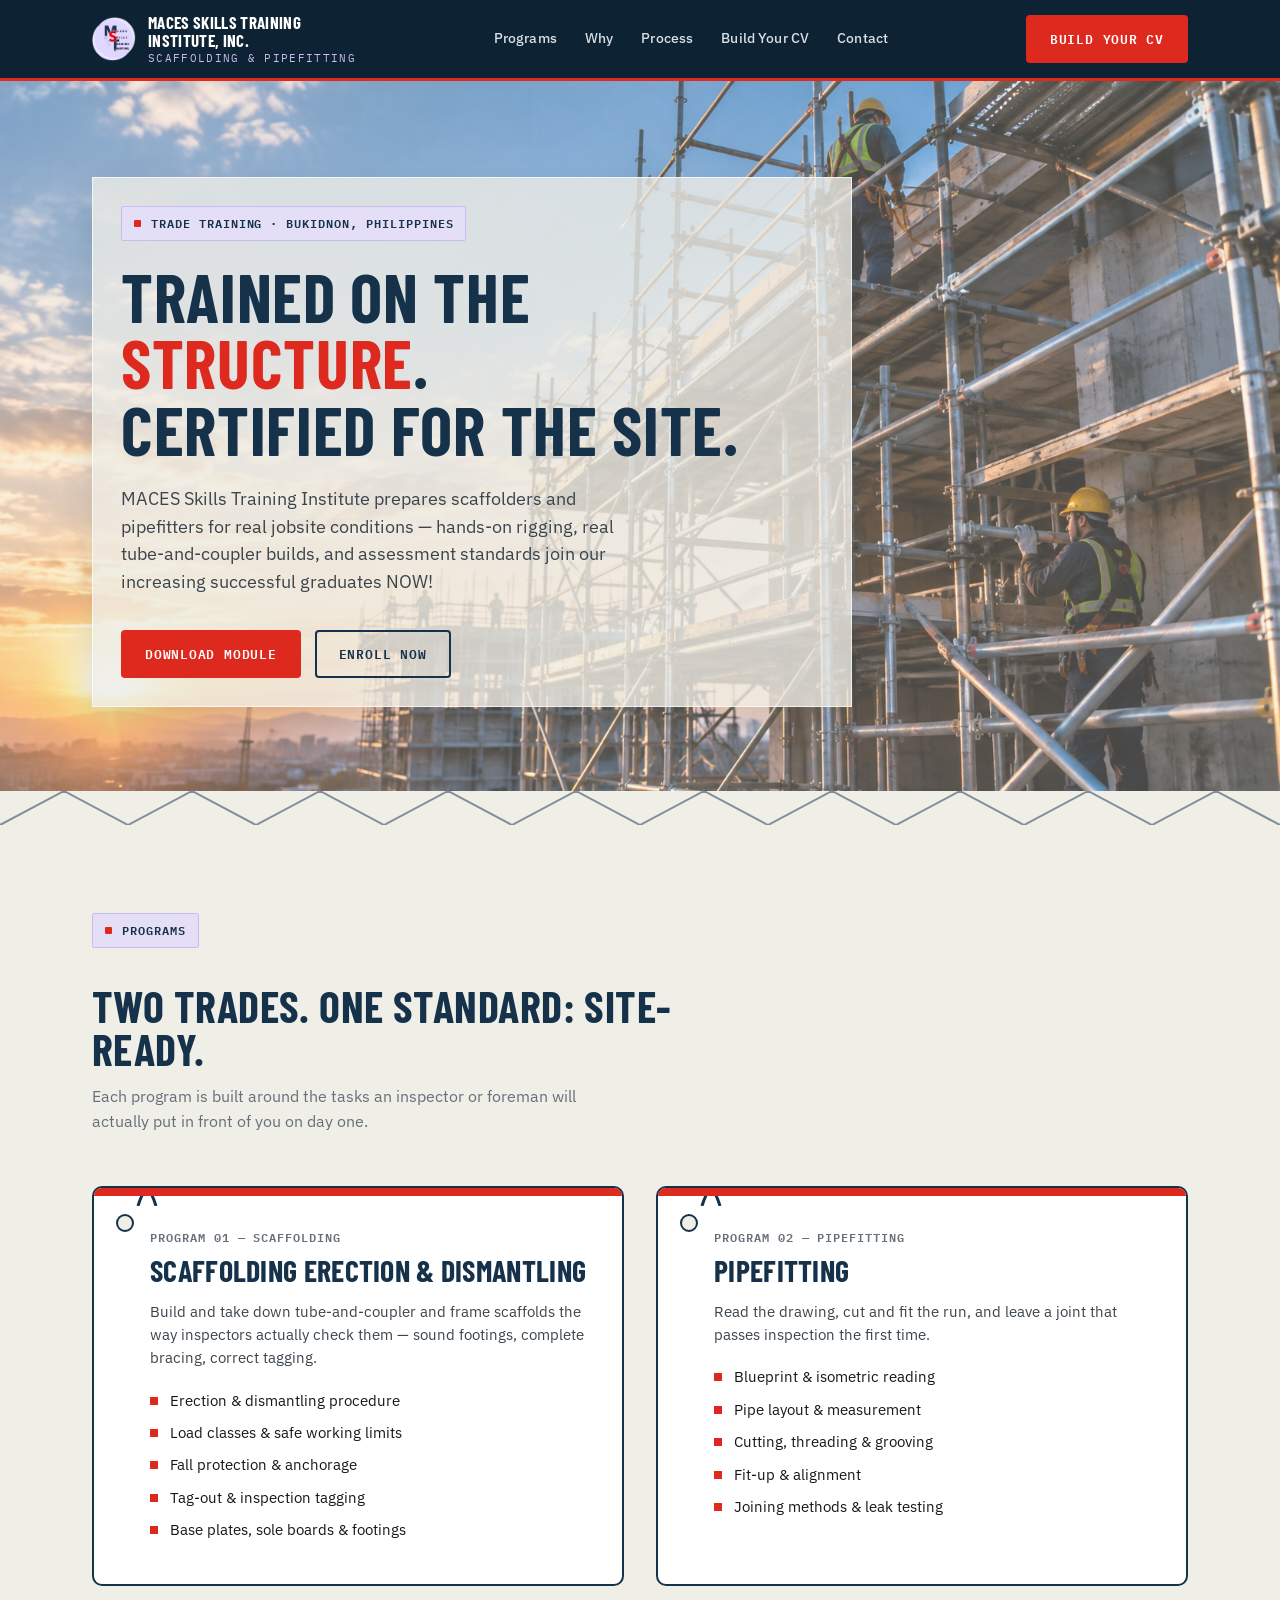
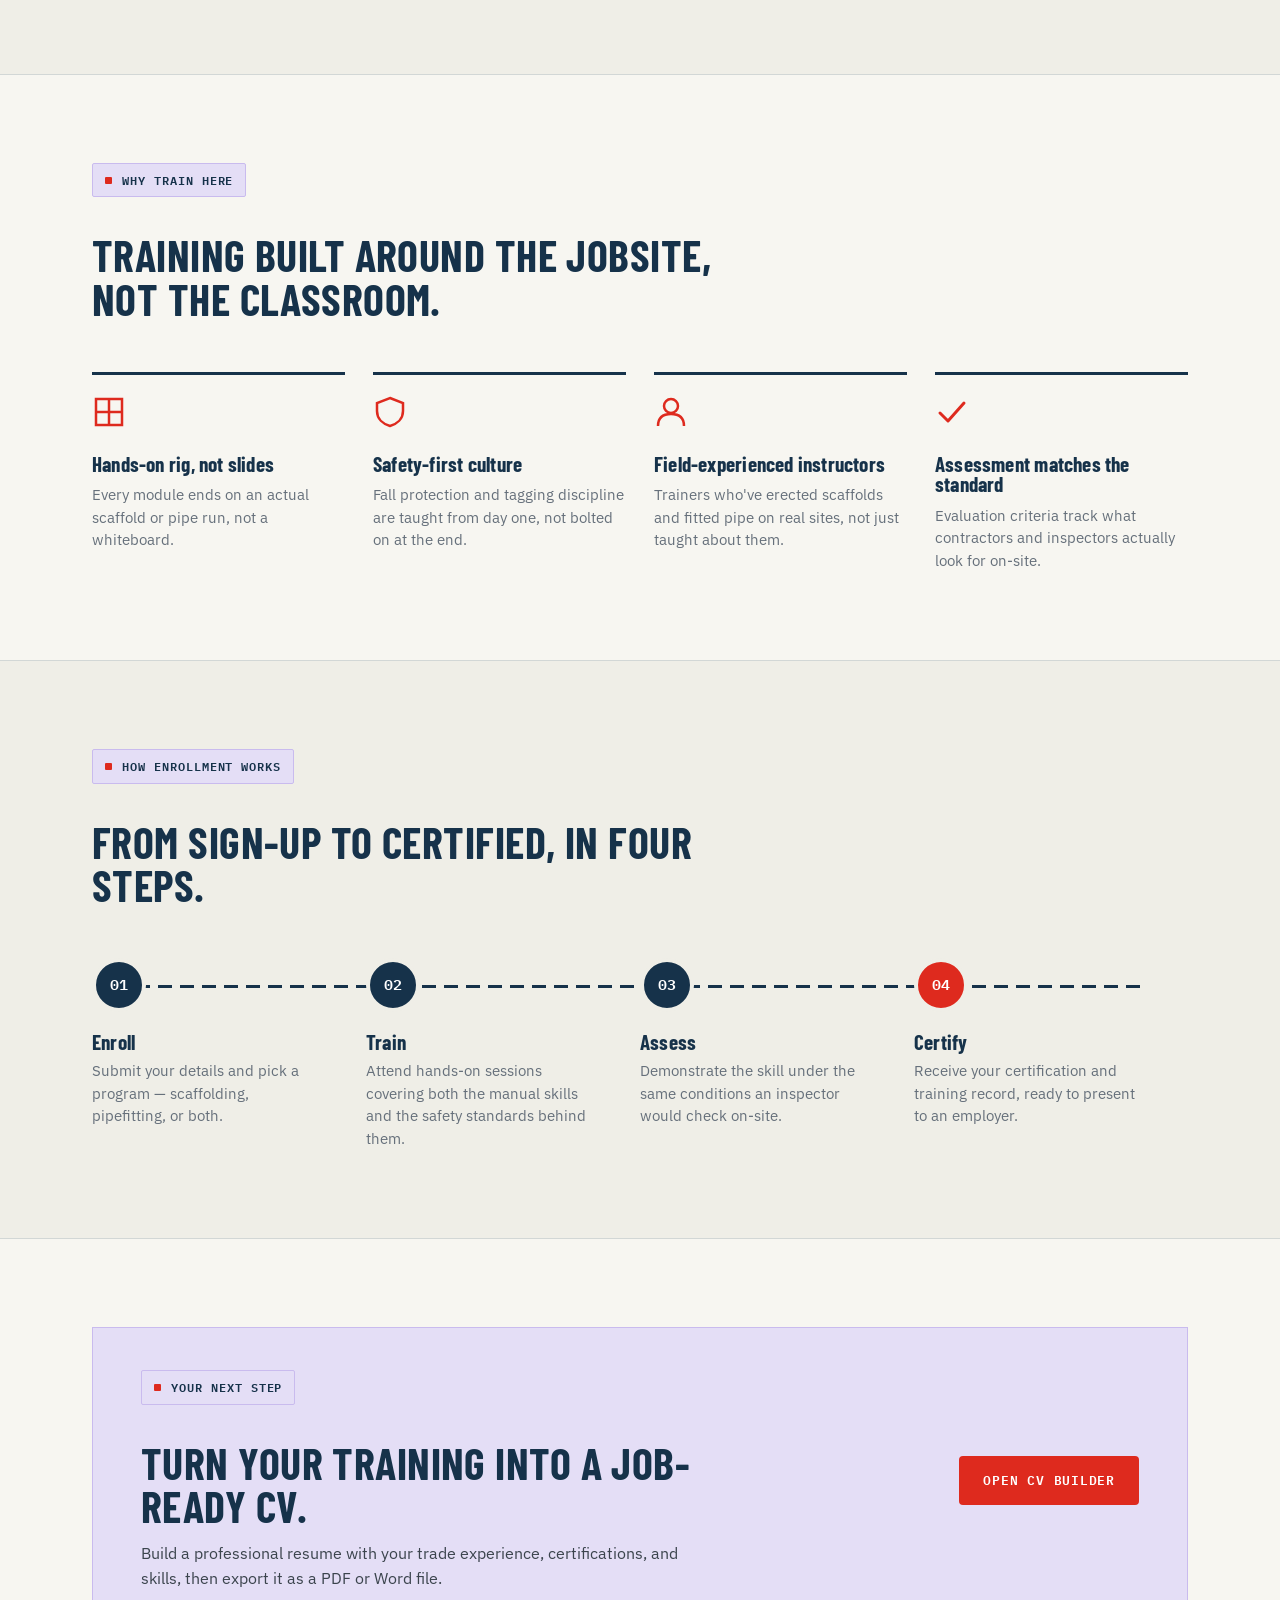
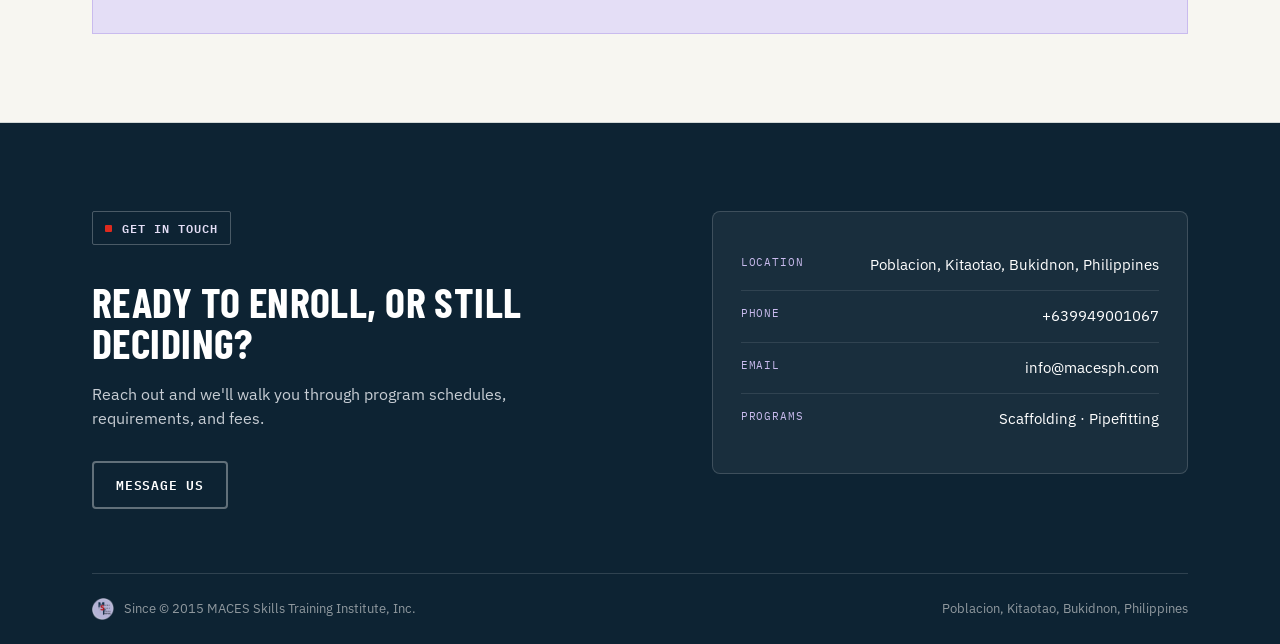
==== commit 63d69b12: "Fix navigation link text and update contact email details in index.html" ====
--- a/index.html
+++ b/index.html
@@ -23,11 +23,7 @@
     </div>
     <nav>
       <a href="#programs">Programs</a>
-<<<<<<< HEAD
       <a href="#why">Why </a>
-=======
-      <a href="#why">Why MACES</a>
->>>>>>> 2d32b2213df0e984ce36c6dcbbff2518366ecff4
       <a href="#process">Process</a>
       <a href="cv-maker.html">Build Your CV</a>
       <a href="#contact">Contact</a>
@@ -246,21 +242,12 @@
         <span class="eyebrow mono">Get In Touch</span>
         <h2>Ready to enroll, or still deciding?</h2>
         <p class="lead">Reach out and we'll walk you through program schedules, requirements, and fees.</p>
-<<<<<<< HEAD
         <a href="mailto:info@macesph.com" class="btn btn-outline-dark">Message Us</a>
       </div>
       <div class="contact-card reveal">
         <div class="row"><span class="label">Location</span><span class="value">Poblacion, Kitaotao, Bukidnon, Philippines</span></div>
         <div class="row"><span class="label">Phone</span><span class="value">+639949001067</span></div>
         <div class="row"><span class="label">Email</span><span class="value">info@macesph.com</span></div>
-=======
-        <a href="mailto:erwinpadstrinidad@gmail.com" class="btn btn-outline-dark">Message Us</a>
-      </div>
-      <div class="contact-card reveal">
-        <div class="row"><span class="label">Location</span><span class="value">Poblacion, Kitaotao, Bukidnon, Philippines</span></div>
-        <div class="row"><span class="label">Phone</span><span class="value">+63 9949001067</span></div>
-        <div class="row"><span class="label">Email</span><span class="value">irishdaleburgos@gmail.com</span></div>
->>>>>>> 2d32b2213df0e984ce36c6dcbbff2518366ecff4
         <div class="row"><span class="label">Programs</span><span class="value">Scaffolding &middot; Pipefitting</span></div>
       </div>
     </div>
@@ -270,11 +257,7 @@
         <img src="maces-logo-transparent.png" alt="">
         <span>Since &copy; 2015 MACES Skills Training Institute, Inc.</span>
       </div>
-<<<<<<< HEAD
       <span>Poblacion, Kitaotao, Bukidnon, Philippines</span>
-=======
-      <span>Kitaotao, Bukidnon, Philippines</span>
->>>>>>> 2d32b2213df0e984ce36c6dcbbff2518366ecff4
     </div>
   </div>
 </section>
